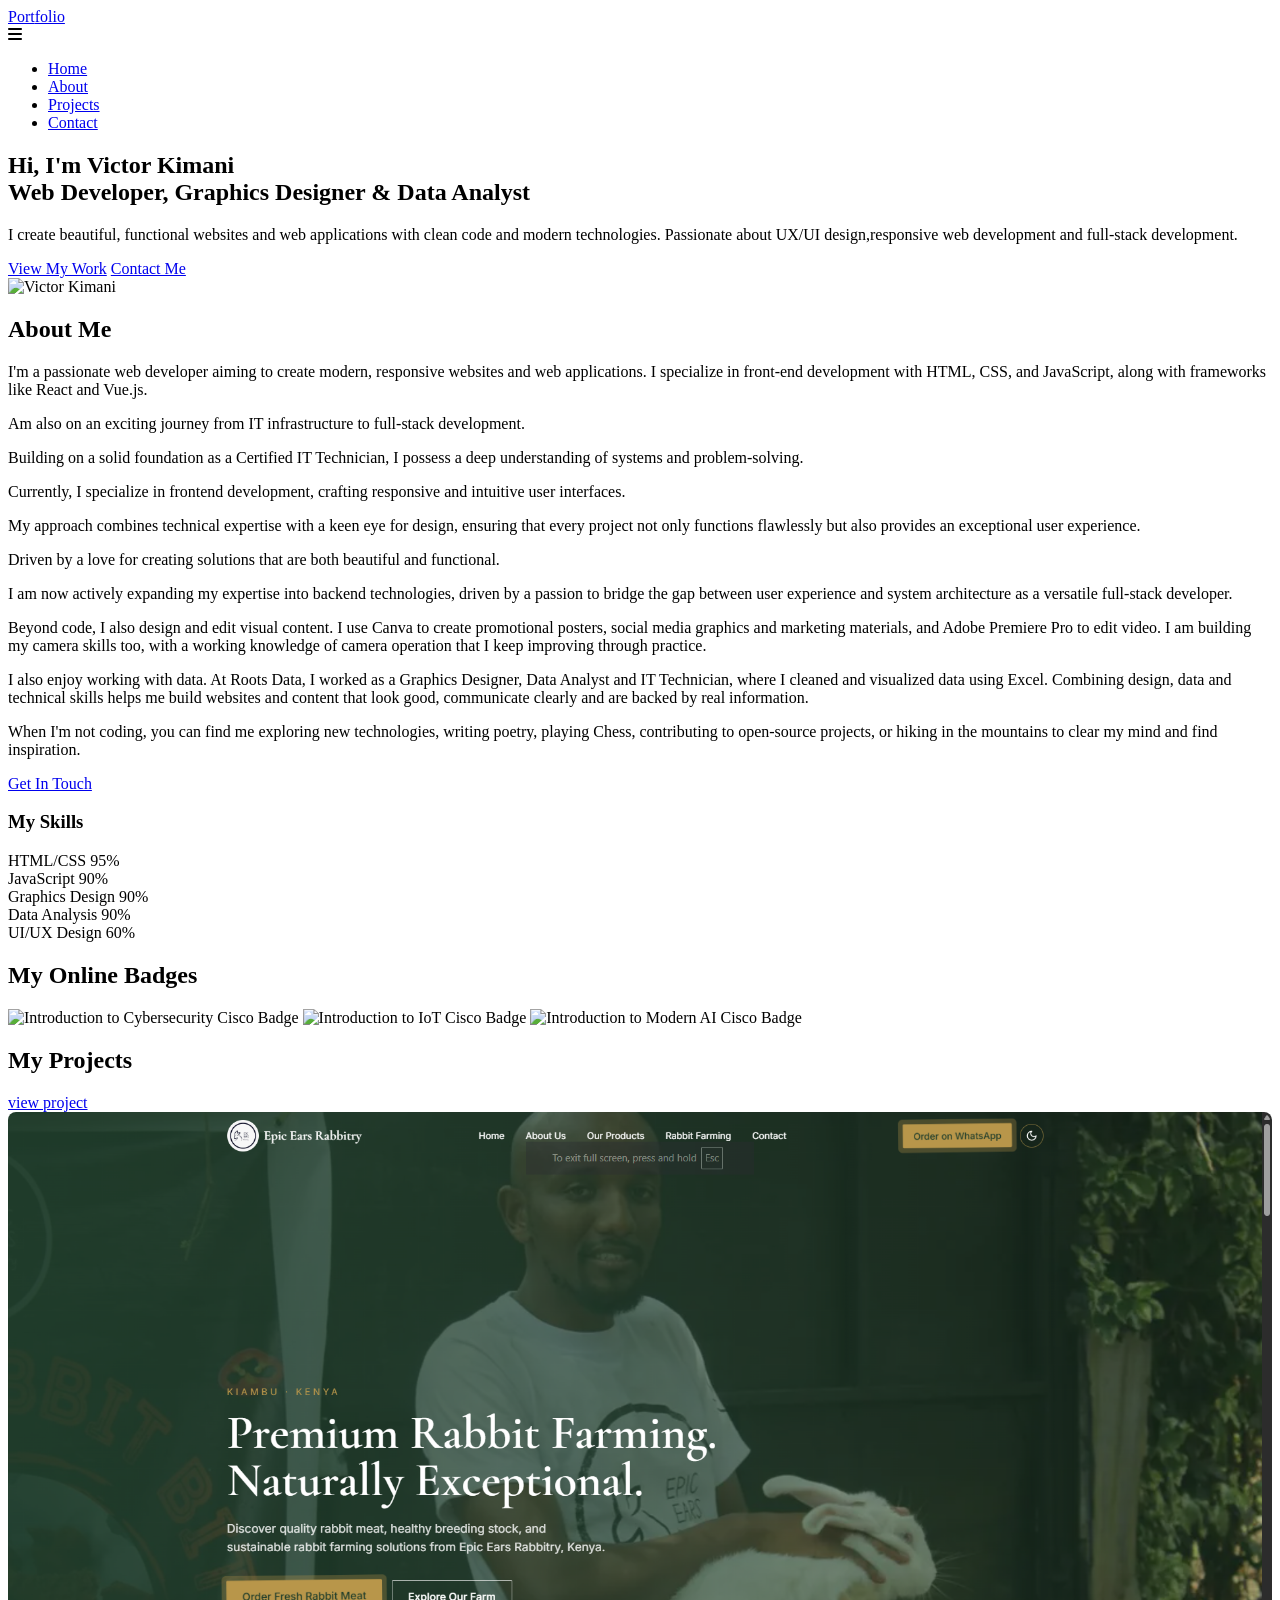
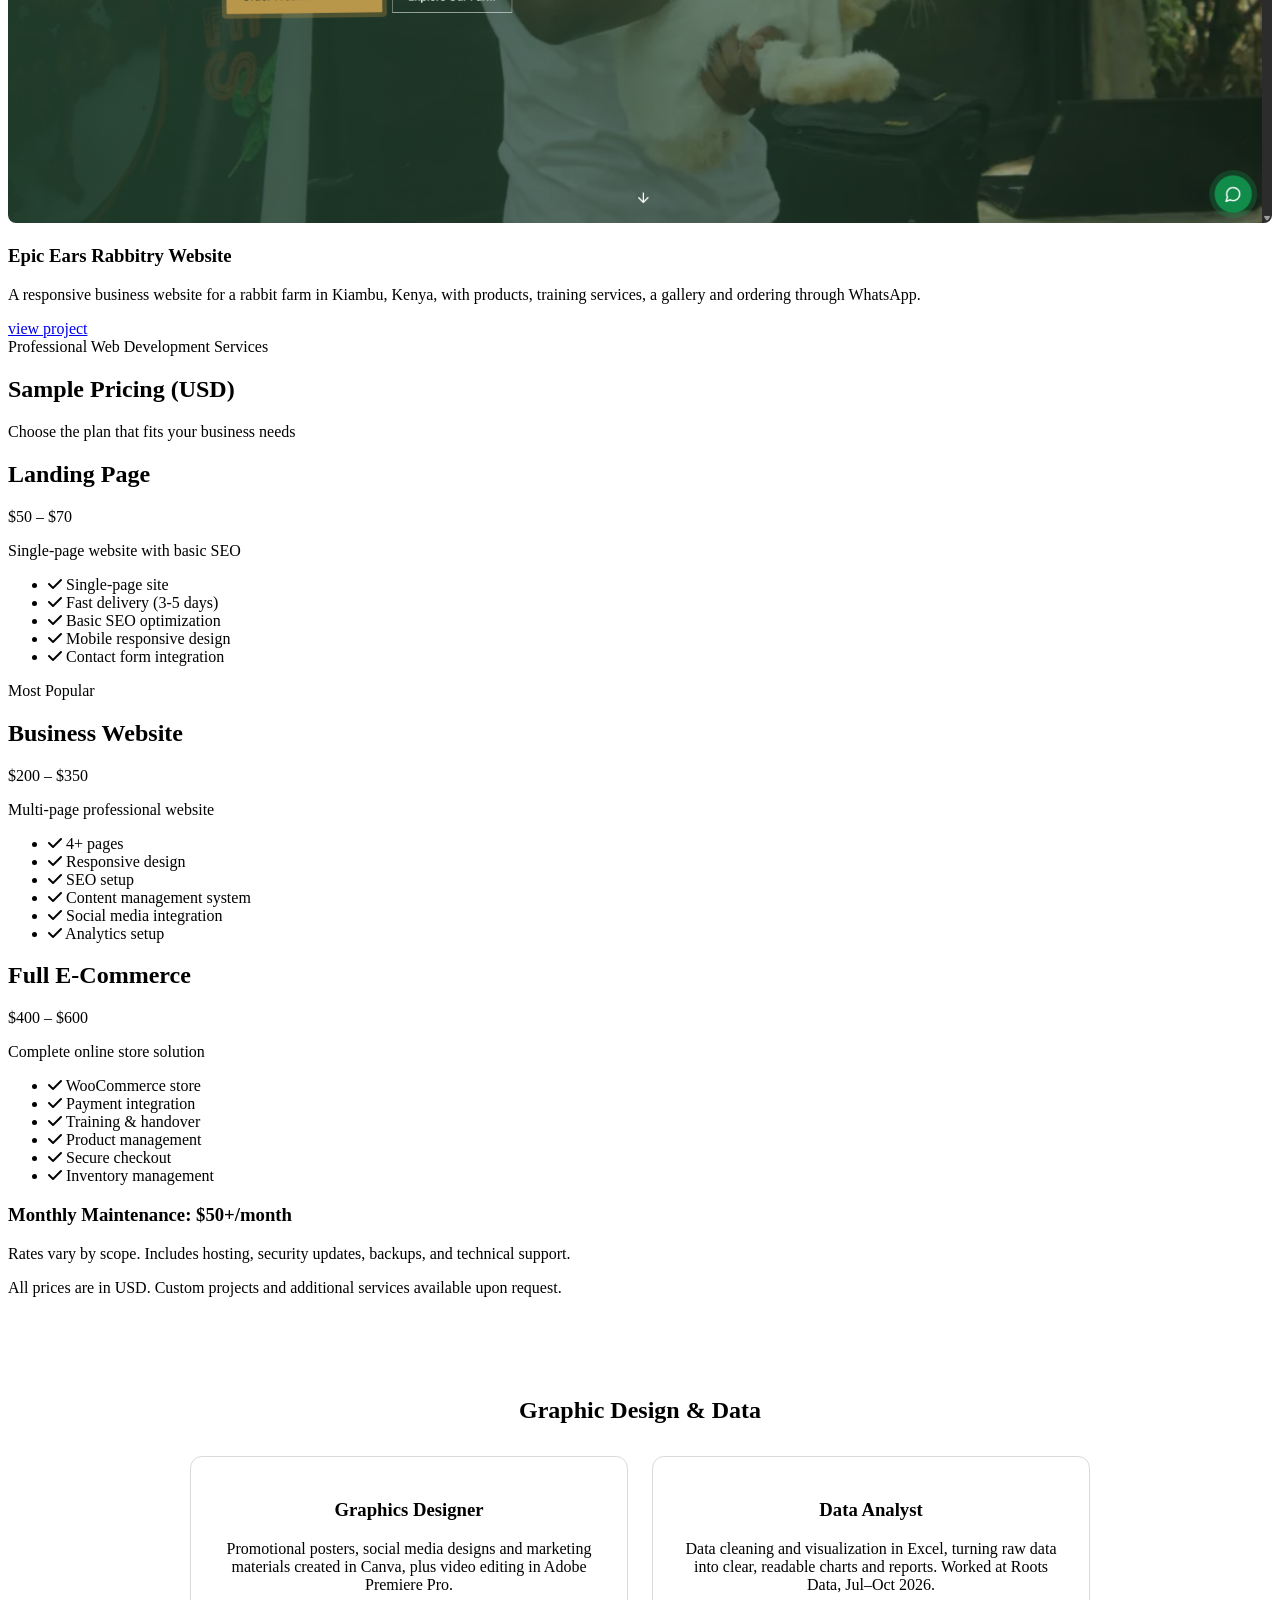
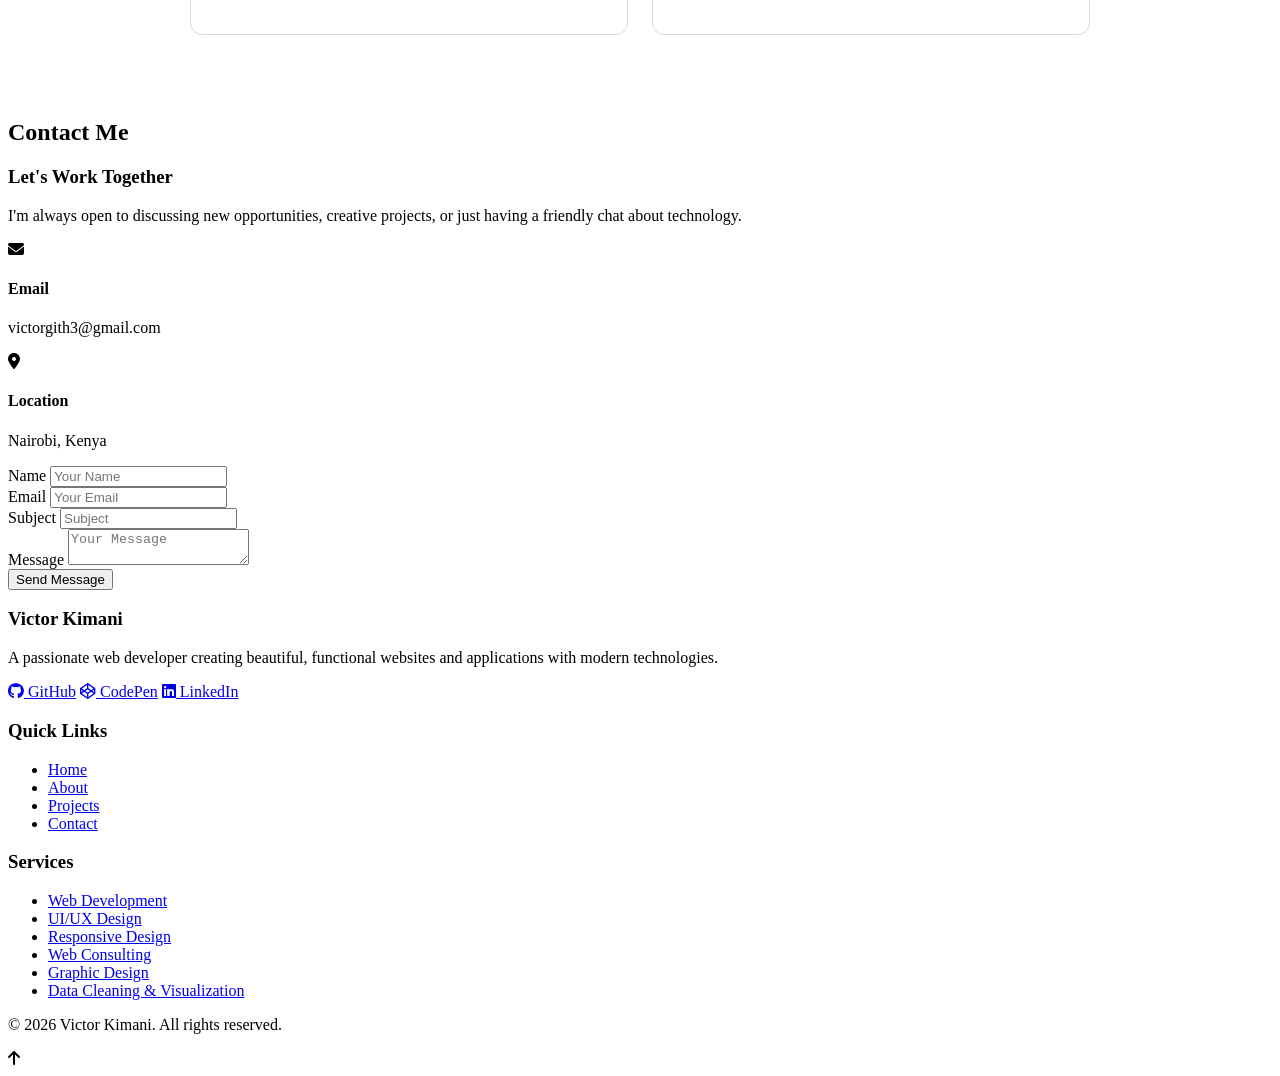
==== index.html @ 462418d7 "Add favicon and Epic Ears project" ====
﻿<!DOCTYPE html>
<html lang="en">
<head>
    <meta charset="UTF-8">
    <meta name="viewport" content="width=device-width, initial-scale=1.0">

    <title>Victor Kimani | Portfolio</title>
    <link rel="stylesheet" href="https://cdnjs.cloudflare.com/ajax/libs/font-awesome/6.4.0/css/all.min.css">
    <link rel="preconnect" href="https://fonts.googleapis.com">
    <link rel="stylesheet" href="style.css">
    <link rel="preconnect" href="https://fonts.gstatic.com" crossorigin>
    <link href="https://fonts.googleapis.com/css2?family=Poppins:wght@300;400;500;600;700&family=Raleway:wght@300;400;500;700&display=swap" rel="stylesheet">
        <link rel="icon" href="favicon/favicon.ico" sizes="any">
    <link rel="icon" type="image/png" sizes="32x32" href="favicon/favicon-32x32.png">
    <link rel="icon" type="image/png" sizes="16x16" href="favicon/favicon-16x16.png">
    <link rel="apple-touch-icon" sizes="180x180" href="favicon/apple-touch-icon.png">
    <link rel="manifest" href="favicon/site.webmanifest">
</head>
<body>
    <!-- Header & Navigation -->
    <header id="header">
        <div class="container">
            <nav>
                <a href="#" class="logo">Port<span>folio</span></a>
                <div class="menu-toggle" id="menu-toggle">
                    <i class="fas fa-bars"></i>
                </div>
                <ul class="nav-links" id="nav-links">
                    <li><a href="#home">Home</a></li>
                    <li><a href="#about">About</a></li>
                    <li><a href="#projects">Projects</a></li>
                    <li><a href="#contact">Contact</a></li>
                </ul>
            </nav>
        </div>
    </header>

    <!-- Hero Section -->
    <section id="home" class="hero">
        <div class="container">
            <div class="hero-content">
                <div class="hero-text">
                    <h1>Hi, I'm <span>Victor Kimani</span><br>Web Developer, Graphics Designer &amp; Data Analyst</h1>
                    <p>I create beautiful, functional websites and web applications with clean code and modern technologies. Passionate about UX/UI design,responsive web development and full-stack development.</p>
                    <div class="cta-buttons">
                        <a href="#projects" class="btn">View My Work</a>
                        <a href="#contact" class="btn btn-outline">Contact Me</a>
                    </div>
                </div>
                <div class="hero-image">
                    <img src="profile photo 1.jpeg" alt="Victor Kimani">
                </div>
            </div>
        </div>
    </section>
 
    <!-- About Section -->
    <section id="about" class="about">
        <div class="container">
            <h2 class="section-title">About Me</h2>
            <div class="about-content">
                <div class="about-text">
                    <p>I'm a passionate web developer aiming to create modern, responsive websites and web applications. I specialize in front-end development with HTML, CSS, and JavaScript, along with frameworks like React and Vue.js.</p>
                    <p>Am also on an exciting journey from IT infrastructure to full-stack development.</p>
                    <P>Building on a solid foundation as a Certified IT Technician, I possess a deep understanding of systems and problem-solving.</P>
                    <P>Currently, I specialize in frontend development, crafting responsive and intuitive user interfaces.</P>
                    <p>My approach combines technical expertise with a keen eye for design, ensuring that every project not only functions flawlessly but also provides an exceptional user experience.</p>
                    <p>Driven by a love for creating solutions that are both beautiful and functional.</p>
                    <P>I am now actively expanding my expertise into backend technologies, driven by a passion to bridge the gap between user experience and system architecture as a versatile full-stack developer.</P>
                    <!-- about-design-data -->
<p>Beyond code, I also design and edit visual content. I use Canva to create promotional posters, social media graphics and marketing materials, and Adobe Premiere Pro to edit video. I am building my camera skills too, with a working knowledge of camera operation that I keep improving through practice.</p>
<p>I also enjoy working with data. At Roots Data, I worked as a Graphics Designer, Data Analyst and IT Technician, where I cleaned and visualized data using Excel. Combining design, data and technical skills helps me build websites and content that look good, communicate clearly and are backed by real information.</p>
<p>When I'm not coding, you can find me exploring new technologies, writing poetry, playing Chess, contributing to open-source projects, or hiking in the mountains to clear my mind and find inspiration.</p>
                    <a href="#contact" class="btn">Get In Touch</a>
                </div>
                <div class="skills">
                    <h3>My Skills</h3>
                    <div class="skill-item">
                        <div class="skill-name">
                            <span>HTML/CSS</span>
                            <span>95%</span>
                        </div>
                        <div class="skill-bar">
                            <div class="skill-level" data-level="95"></div>
                        </div>
                    </div>
                    <div class="skill-item">
                        <div class="skill-name">
                            <span>JavaScript</span>
                            <span>90%</span>
                        </div>
                        <div class="skill-bar">
                            <div class="skill-level" data-level="90"></div>
                        </div>
                    </div>
                    <div class="skill-item">
                        <div class="skill-name">
                            <span>Graphics Design</span>
                            <span>90%</span>
                        </div>
                        <div class="skill-bar">
                            <div class="skill-level" data-level="90"></div>
                        </div>
                    </div>
                    <div class="skill-item">
                        <div class="skill-name">
                            <span>Data Analysis</span>
                            <span>90%</span>
                        </div>
                        <div class="skill-bar">
                            <div class="skill-level" data-level="90"></div>
                        </div>
                    </div>
                    <div class="skill-item">
                        <div class="skill-name">
                            <span>UI/UX Design</span>
                            <span>60%</span>
                        </div>
                        <div class="skill-bar">
                            <div class="skill-level" data-level="60"></div>
                        </div>
                    </div>
                </div>
            </div>
        </div>
    </section>
    <!--Online Badges section-->
    <section id="Badges" class="Badges">
        <div class="container">
            <h2 class="section-title">My Online Badges</h2>
            <div>
             <img src="introduction-to-cybersecurity.png" alt ="Introduction to Cybersecurity Cisco Badge">
             <img src="introduction-to-iot.png" alt ="Introduction to IoT Cisco Badge">
             <img src="introduction-to-modern-ai.png" alt ="Introduction to Modern AI Cisco Badge">
             </div>
        </div>
    </section>
    <!-- Projects Section -->
    <section id="projects" class="projects">
        <div class="container">
            <h2 class="section-title">My Projects</h2>
            <div class="projects-grid">
                <div class="project-card">  
                  <a href ="https://bio-page-chi.vercel.app/" class ="btn btn-outline">view project</a>
            </div>
                <div class="project-card">
                    <img src="epic-ears-screenshot.png" alt="Epic Ears Rabbitry website homepage" style="width:100%;border-radius:8px;">
                    <h3>Epic Ears Rabbitry Website</h3>
                    <p>A responsive business website for a rabbit farm in Kiambu, Kenya, with products, training services, a gallery and ordering through WhatsApp.</p>
                    <a href="https://epic-ears-rabbitry-three.vercel.app/" target="_blank" rel="noopener" class="btn btn-outline">view project</a>
                </div>
        </div>
        </div>
    </section>
    <!--Prices Section-->
    <section id="prices" class="prices">
        <div class="container">
            <div class="tagline">Professional Web Development Services</div>
            <h1 class="pricing-section-title">Sample Pricing (USD)</h1>
            <p class="pricing-section-subtitle">Choose the plan that fits your business needs</p>
        </div>
        
        <div class="pricing-container">
            <!-- Landing Page Card -->
            <div class="pricing-card">
                <h2 class="plan-title">Landing Page</h2>
                <div class="price-range">$50 – $70</div>
                <p class="price-note">Single-page website with basic SEO</p>
                <ul class="features">
                    <li><i class="fas fa-check"></i> Single-page site</li>
                    <li><i class="fas fa-check"></i> Fast delivery (3-5 days)</li>
                    <li><i class="fas fa-check"></i> Basic SEO optimization</li>
                    <li><i class="fas fa-check"></i> Mobile responsive design</li>
                    <li><i class="fas fa-check"></i> Contact form integration</li>
                </ul>
            </div>
            
            <!-- Business Website Card -->
            <div class="pricing-card featured">
                <div class="featured-badge">Most Popular</div>
                <h2 class="plan-title">Business Website</h2>
                <div class="price-range">$200 – $350</div>
                <p class="price-note">Multi-page professional website</p>
                <ul class="features">
                    <li><i class="fas fa-check"></i> 4+ pages</li>
                    <li><i class="fas fa-check"></i> Responsive design</li>
                    <li><i class="fas fa-check"></i> SEO setup</li>
                    <li><i class="fas fa-check"></i> Content management system</li>
                    <li><i class="fas fa-check"></i> Social media integration</li>
                    <li><i class="fas fa-check"></i> Analytics setup</li>
                </ul>
            </div>
            
            <!-- Full E-Commerce Card -->
            <div class="pricing-card">
                <h2 class="plan-title">Full E-Commerce</h2>
                <div class="price-range">$400 – $600</div>
                <p class="price-note">Complete online store solution</p>
                <ul class="features">
                    <li><i class="fas fa-check"></i> WooCommerce store</li>
                    <li><i class="fas fa-check"></i> Payment integration</li>
                    <li><i class="fas fa-check"></i> Training & handover</li>
                    <li><i class="fas fa-check"></i> Product management</li>
                    <li><i class="fas fa-check"></i> Secure checkout</li>
                    <li><i class="fas fa-check"></i> Inventory management</li>
                </ul>
            </div>
        </div>
        
        <div class="maintenance-note">
            <h3 class="maintenance-title">Monthly Maintenance: $50+/month</h3>
            <p class="maintenance-text">Rates vary by scope. Includes hosting, security updates, backups, and technical support.</p>
        </div>
        <div>
        <p class="footer-note">All prices are in USD. Custom projects and additional services available upon request.</p>
        </div>
    </section>

    <!-- Contact Section -->
    <section id="design-data" class="design-data">
  <div class="container">
    <h2>Graphic Design &amp; Data</h2>
    <div class="dd-grid">
      <div class="dd-card">
        <h3>Graphics Designer</h3>
        <p>Promotional posters, social media designs and marketing materials created in Canva, plus video editing in Adobe Premiere Pro.</p>
      </div>
      <div class="dd-card">
        <h3>Data Analyst</h3>
        <p>Data cleaning and visualization in Excel, turning raw data into clear, readable charts and reports. Worked at Roots Data, Jul&ndash;Oct 2026.</p>
      </div>
    </div>
  </div>
</section>
<style>
  .design-data { padding: 4rem 1rem; text-align: center; }
  .design-data .dd-grid { display: grid; gap: 1.5rem; grid-template-columns: repeat(auto-fit, minmax(260px, 1fr)); max-width: 900px; margin: 2rem auto 0; }
  .design-data .dd-card { padding: 1.5rem; border: 1px solid rgba(128,128,128,.3); border-radius: 12px; }
</style>
<section id="contact" class="contact">
        <div class="container">
            <h2 class="section-title">Contact Me</h2>
            <div class="contact-content">
                <div class="contact-info">
                    <h3>Let's Work Together</h3>
                    <p>I'm always open to discussing new opportunities, creative projects, or just having a friendly chat about technology.</p>
                    <div class="contact-item">
                        <div class="contact-icon">
                            <i class="fas fa-envelope"></i>
                        </div>
                        <div>
                            <h4>Email</h4>
                            <p>victorgith3@gmail.com</p>
                        </div>
                    </div>
                    <div class="contact-item">
                        <div class="contact-icon">
                            <i class="fas fa-map-marker-alt"></i>
                        </div>
                        <div>
                            <h4>Location</h4>
                            <p>Nairobi, Kenya</p>
                        </div>
                    </div>
                </div>
                <div class="contact-form">
                    <form id="contactForm">
                        <div class="form-group">
                            <label for="name">Name</label>
                            <input type="text" id="name" class="form-control" autocomplete= "on" placeholder="Your Name" required>
                        </div>
                        <div class="form-group">
                            <label for="email">Email</label>
                            <input type="email" id="email" class="form-control" autocomplete= "on" placeholder="Your Email" required>
                        </div>
                        <div class="form-group">
                            <label for="subject">Subject</label>
                            <input type="text" id="subject" class="form-control" placeholder="Subject" required>
                        </div>
                        <div class="form-group">
                            <label for="message">Message</label>
                            <textarea id="message" class="form-control" placeholder="Your Message" required></textarea>
                        </div>
                        <button type="submit" class="btn">Send Message</button>
                    </form>
                </div>
            </div>
        </div>
    </section>

    <!-- Footer -->
    <footer>
        <div class="container">
            <div class="footer-content">
                <div class="footer-col">
                    <h3>Victor Kimani</h3>
                    <p>A passionate web developer creating beautiful, functional websites and applications with modern technologies.</p>
                    <div class="social-links">
                    <a href="https://github.com/victorgith3-cyber"><i class="fab fa-github"></i> GitHub</a>
                    <a href="https://codepen.io/Victor-Gith"><i class="fab fa-codepen"></i> CodePen</a>
                    <a href="https://www.linkedin.com/in/victor-githinji-569a55322/"><i class="fab fa-linkedin"></i> LinkedIn</a>
                    </div>
                </div>
                <div class="footer-col">
                    <h3>Quick Links</h3>
                    <ul class="footer-links">
                        <li><a href="#home">Home</a></li>
                        <li><a href="#about">About</a></li>
                        <li><a href="#projects">Projects</a></li>
                        <li><a href="#contact">Contact</a></li>
                    </ul>
                </div>
                <div class="footer-col">
                    <h3>Services</h3>
                    <ul class="footer-links">
                        <li><a href="#">Web Development</a></li>
                        <li><a href="#">UI/UX Design</a></li>
                        <li><a href="#">Responsive Design</a></li>
                        <li><a href="#">Web Consulting</a></li><li><a href="#">Graphic Design</a></li><li><a href="#">Data Cleaning &amp; Visualization</a></li>
                    </ul>
                </div>
            </div>
            <div class="copyright">
                <p>&copy; 2026 Victor Kimani. All rights reserved.</p>
            </div>
        </div>
    </footer>

    <!-- Scroll to Top Button -->
    <div class="scroll-top" id="scroll-top">
        <i class="fas fa-arrow-up"></i>
    </div>  
    <script>
                // Mobile menu toggle
        const menuToggle = document.getElementById('menu-toggle');
        const navLinks = document.getElementById('nav-links');
        
        menuToggle.addEventListener('click', () => {
            navLinks.classList.toggle('active');
            menuToggle.querySelector('i').classList.toggle('fa-bars');
            menuToggle.querySelector('i').classList.toggle('fa-times');
        });
        
        // Close mobile menu when clicking a link
        document.querySelectorAll('.nav-links a').forEach(link => {
            link.addEventListener('click', () => {
                navLinks.classList.remove('active');
                menuToggle.querySelector('i').classList.add('fa-bars');
                menuToggle.querySelector('i').classList.remove('fa-times');
            });
        });
        
        // Smooth scrolling for anchor links
        document.querySelectorAll('a[href^="#"]').forEach(anchor => {
            anchor.addEventListener('click', function(e) {
                e.preventDefault();
                
                const targetId = this.getAttribute('href');
                if(targetId === '#') return;
                
                const targetElement = document.querySelector(targetId);
                if(targetElement) {
                    window.scrollTo({
                        top: targetElement.offsetTop - 70,
                        behavior: 'smooth'
                    });
                }
            });
        });
        
        // Header scroll effect
        const header = document.getElementById('header');
        window.addEventListener('scroll', () => {
            if(window.scrollY > 100) {
                header.style.padding = '0';
                header.style.boxShadow = '0 5px 20px rgba(0, 0, 0, 0.1)';
            } else {
                header.style.padding = '';
                header.style.boxShadow = '';
            }
        });
        
        // Scroll to top button
        const scrollTopBtn = document.getElementById('scroll-top');
        window.addEventListener('scroll', () => {
            if(window.scrollY > 300) {
                scrollTopBtn.classList.add('active');
            } else {
                scrollTopBtn.classList.remove('active');
            }
        });
        
        scrollTopBtn.addEventListener('click', () => {
            window.scrollTo({
                top: 0,
                behavior: 'smooth'
            });
        });
        
        // Animate skill bars on scroll
        const skillBars = document.querySelectorAll('.skill-level');
        
        function animateSkillBars() {
            skillBars.forEach(bar => {
                const level = bar.getAttribute('data-level');
                const barPosition = bar.getBoundingClientRect().top;
                const screenPosition = window.innerHeight / 1.3;
                
                if(barPosition < screenPosition) {
                    bar.style.width = level + '%';
                }
            });
        }
        
        // Initialize skill bars at 0%
        skillBars.forEach(bar => {
            bar.style.width = '0%';
        });
        
        window.addEventListener('scroll', animateSkillBars);
        
        // Form submission
        const contactForm = document.getElementById('contactForm');
        contactForm.addEventListener('submit', function(e) {
            e.preventDefault();
            
            // Get form values
            const name = document.getElementById('name').value;
            const email = document.getElementById('email').value;
            const subject = document.getElementById('subject').value;
            const message = document.getElementById('message').value;
            
            // In a real application, you would send this data to a server
            // For this example, we'll just show an alert
            alert(`Thank you for your message, ${name}! I'll get back to you soon.`);
            
            // Reset form
            contactForm.reset();
        });
        
        // Initialize animations on page load
        window.addEventListener('load', () => {
            // Trigger skill bar animation if they're already in view
            animateSkillBars();
        });
    </script> 
<!-- premium-menu -->
<button class="pm-toggle" aria-label="Open menu" aria-expanded="false"><span></span><span></span></button>
<div class="pm-overlay" aria-hidden="true">
  <nav class="pm-nav">
    <a href="#home"><small>01</small>Home</a>
    <a href="#about"><small>02</small>About</a>
    <a href="#projects"><small>03</small>Projects</a>
    <a href="#design-data"><small>04</small>Design &amp; Data</a>
    <a href="#contact"><small>05</small>Contact</a>
  </nav>
  <p class="pm-foot">victorgith3@gmail.com &middot; Nairobi, Kenya</p>
</div>
<style>
  .pm-toggle, .pm-overlay { display: none; }
  @media (max-width: 768px) {
    .hamburger, .menu-toggle, .nav-toggle, .burger, .menu-btn, .mobile-menu-btn, #hamburger, #menu-toggle { display: none !important; }
    .pm-toggle { display: block; position: fixed; top: 14px; right: 14px; z-index: 10001; width: 48px; height: 48px; border-radius: 50%;
      border: 1px solid rgba(255,255,255,.25); background: rgba(20,20,28,.55); backdrop-filter: blur(10px); -webkit-backdrop-filter: blur(10px); cursor: pointer; }
    .pm-toggle span { position: absolute; left: 14px; right: 14px; height: 2px; background: #fff; border-radius: 2px; transition: transform .4s cubic-bezier(.7,0,.2,1), top .4s cubic-bezier(.7,0,.2,1); }
    .pm-toggle span:nth-child(1) { top: 19px; }
    .pm-toggle span:nth-child(2) { top: 27px; }
    .pm-toggle.pm-open span:nth-child(1) { top: 23px; transform: rotate(45deg); }
    .pm-toggle.pm-open span:nth-child(2) { top: 23px; transform: rotate(-45deg); }
    .pm-overlay { display: flex; flex-direction: column; justify-content: center; position: fixed; inset: 0; z-index: 10000; padding: 2rem 2.2rem;
      background: rgba(10,10,16,.94); backdrop-filter: blur(18px); -webkit-backdrop-filter: blur(18px);
      opacity: 0; visibility: hidden; transition: opacity .45s ease, visibility .45s; }
    .pm-overlay.pm-open { opacity: 1; visibility: visible; }
    .pm-nav { display: flex; flex-direction: column; gap: .4rem; }
    .pm-nav a { color: #fff; text-decoration: none; font-size: clamp(2rem, 9vw, 3rem); font-weight: 600; letter-spacing: -.02em; padding: .3rem 0;
      opacity: 0; transform: translateY(30px); transition: opacity .5s ease, transform .6s cubic-bezier(.2,.8,.2,1), color .2s; }
    .pm-nav a small { display: inline-block; width: 2.2rem; font-size: .8rem; font-weight: 400; letter-spacing: .1em; color: rgba(255,255,255,.45); vertical-align: middle; }
    .pm-nav a:active { color: #7aa2ff; }
    .pm-overlay.pm-open .pm-nav a { opacity: 1; transform: none; }
    .pm-overlay.pm-open .pm-nav a:nth-child(1) { transition-delay: .10s; }
    .pm-overlay.pm-open .pm-nav a:nth-child(2) { transition-delay: .16s; }
    .pm-overlay.pm-open .pm-nav a:nth-child(3) { transition-delay: .22s; }
    .pm-overlay.pm-open .pm-nav a:nth-child(4) { transition-delay: .28s; }
    .pm-overlay.pm-open .pm-nav a:nth-child(5) { transition-delay: .34s; }
    .pm-foot { position: absolute; left: 2.2rem; bottom: 2rem; margin: 0; font-size: .85rem; color: rgba(255,255,255,.5); }
    body.pm-lock { overflow: hidden; }
  }
</style>
<script>
(function () {
  var t = document.querySelector('.pm-toggle'), o = document.querySelector('.pm-overlay');
  if (!t || !o) return;
  function setOpen(open) {
    t.classList.toggle('pm-open', open); o.classList.toggle('pm-open', open);
    document.body.classList.toggle('pm-lock', open);
    t.setAttribute('aria-expanded', open ? 'true' : 'false');
    t.setAttribute('aria-label', open ? 'Close menu' : 'Open menu');
    o.setAttribute('aria-hidden', open ? 'false' : 'true');
  }
  t.addEventListener('click', function () { setOpen(!o.classList.contains('pm-open')); });
  o.querySelectorAll('a').forEach(function (a) { a.addEventListener('click', function () { setOpen(false); }); });
  document.addEventListener('keydown', function (e) { if (e.key === 'Escape') setOpen(false); });
  window.addEventListener('resize', function () { if (window.innerWidth > 768) setOpen(false); });
})();
</script>
<!-- formspree-contact -->
<script>
(function () {
  var ENDPOINT = 'https://formspree.io/f/mdeebdpj';
  window.addEventListener('load', function () {
    var old = document.querySelector('#contact form') || document.querySelector('form');
    if (!old) return;
    var form = old.cloneNode(true);
    form.removeAttribute('onsubmit');
    form.setAttribute('action', ENDPOINT);
    form.setAttribute('method', 'POST');
    old.parentNode.replaceChild(form, old);

    var order = 0;
    form.querySelectorAll('input, textarea, select').forEach(function (el) {
      var type = (el.getAttribute('type') || 'text').toLowerCase();
      if (type === 'submit' || type === 'button') return;
      var hint = ((el.id || '') + ' ' + (el.name || '') + ' ' + (el.placeholder || '')).toLowerCase();
      if (el.tagName === 'TEXTAREA' || hint.indexOf('message') > -1) el.name = 'message';
      else if (type === 'email' || hint.indexOf('email') > -1) el.name = 'email';
      else if (hint.indexOf('subject') > -1) el.name = 'subject';
      else if (hint.indexOf('name') > -1) el.name = 'name';
      else el.name = 'field' + order;
      order++;
    });

    var status = document.createElement('p');
    status.setAttribute('role', 'status');
    status.style.marginTop = '1rem';
    form.appendChild(status);

    var btn = form.querySelector('button[type=submit], input[type=submit], button:not([type])');
    function setBtn(text, disabled) {
      if (!btn) return;
      btn.disabled = disabled;
      if (btn.tagName === 'INPUT') btn.value = text; else btn.textContent = text;
    }
    var original = btn ? (btn.tagName === 'INPUT' ? btn.value : btn.textContent) : '';

    form.addEventListener('submit', function (e) {
      e.preventDefault();
      status.textContent = '';
      setBtn('Sending...', true);
      fetch(ENDPOINT, { method: 'POST', body: new FormData(form), headers: { 'Accept': 'application/json' } })
        .then(function (r) {
          if (!r.ok) throw new Error('failed');
          form.reset();
          status.textContent = 'Thanks! Your message has been sent.';
          status.style.color = '#2e9e5b';
        })
        .catch(function () {
          status.textContent = 'Something went wrong. Please try again or email victorgith3@gmail.com.';
          status.style.color = '#d64545';
        })
        .then(function () { setBtn(original, false); });
    });
  });
})();
</script>
</body>
</html>
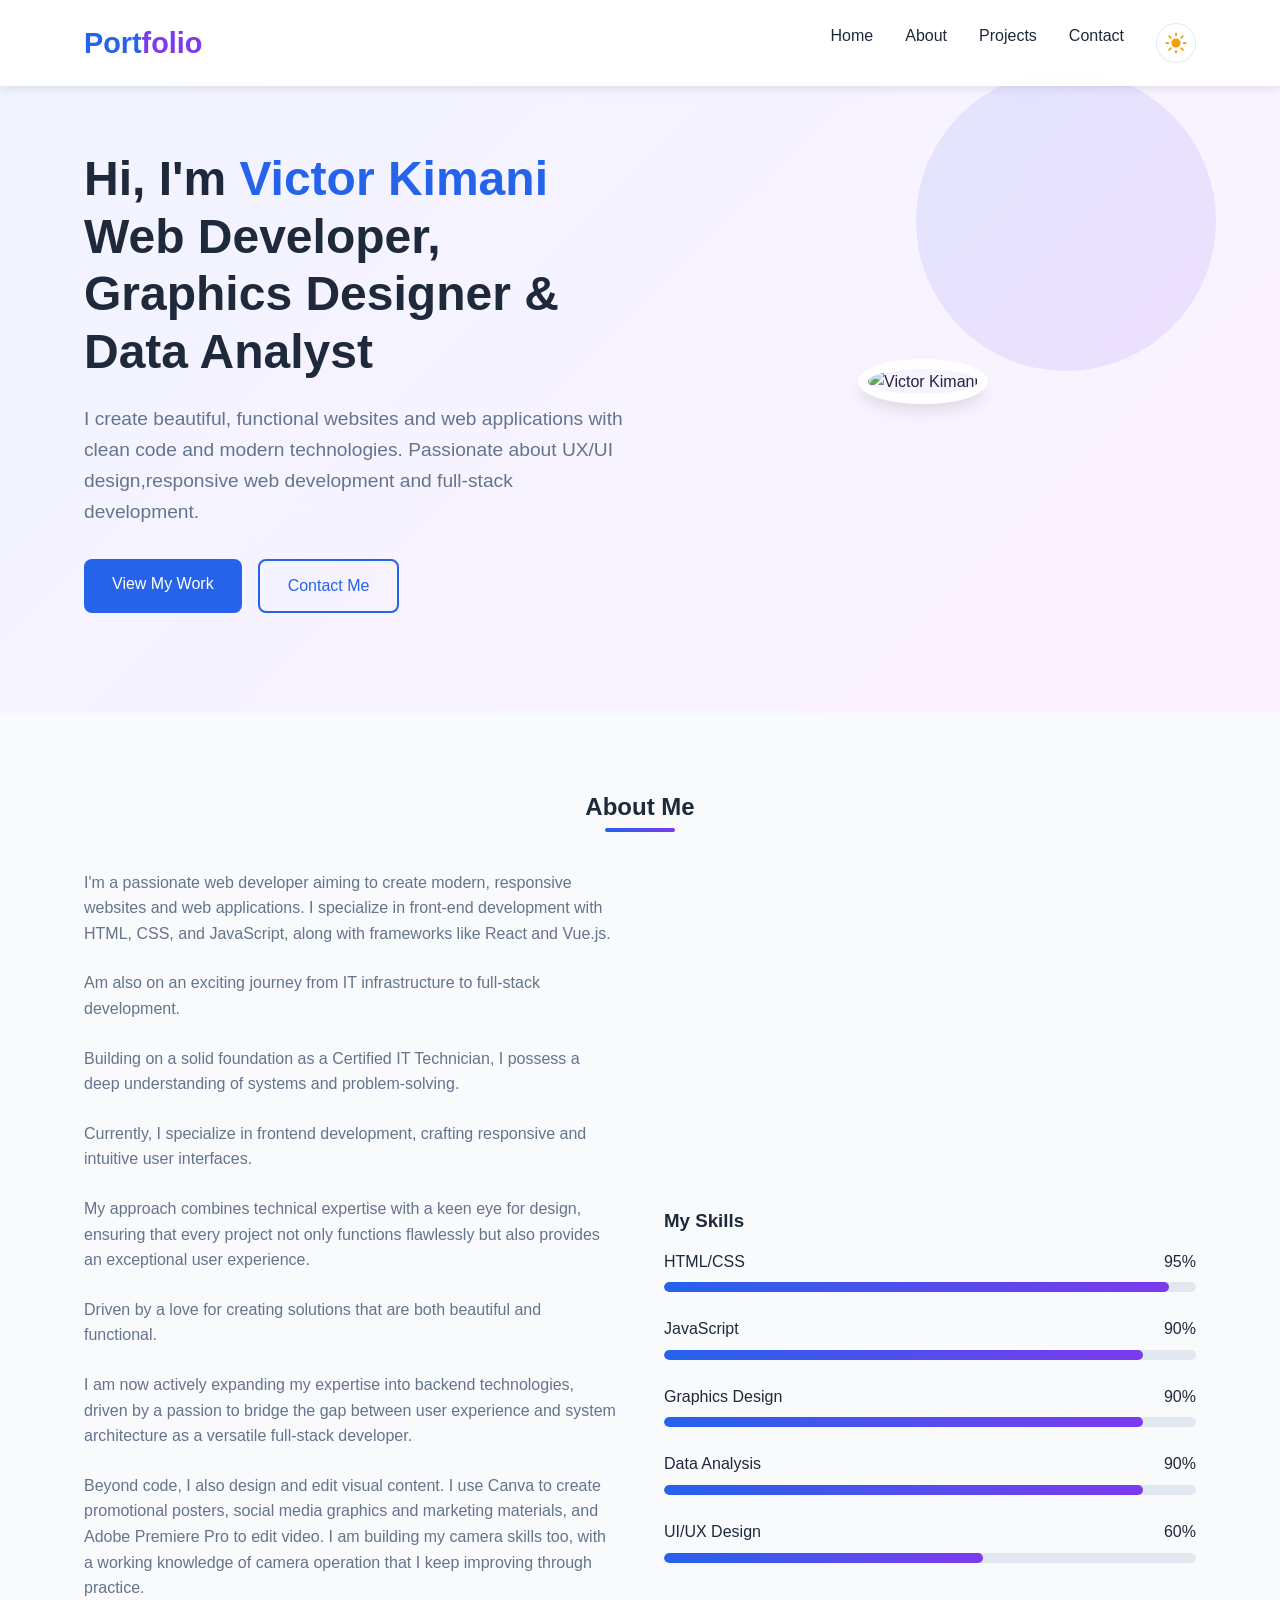
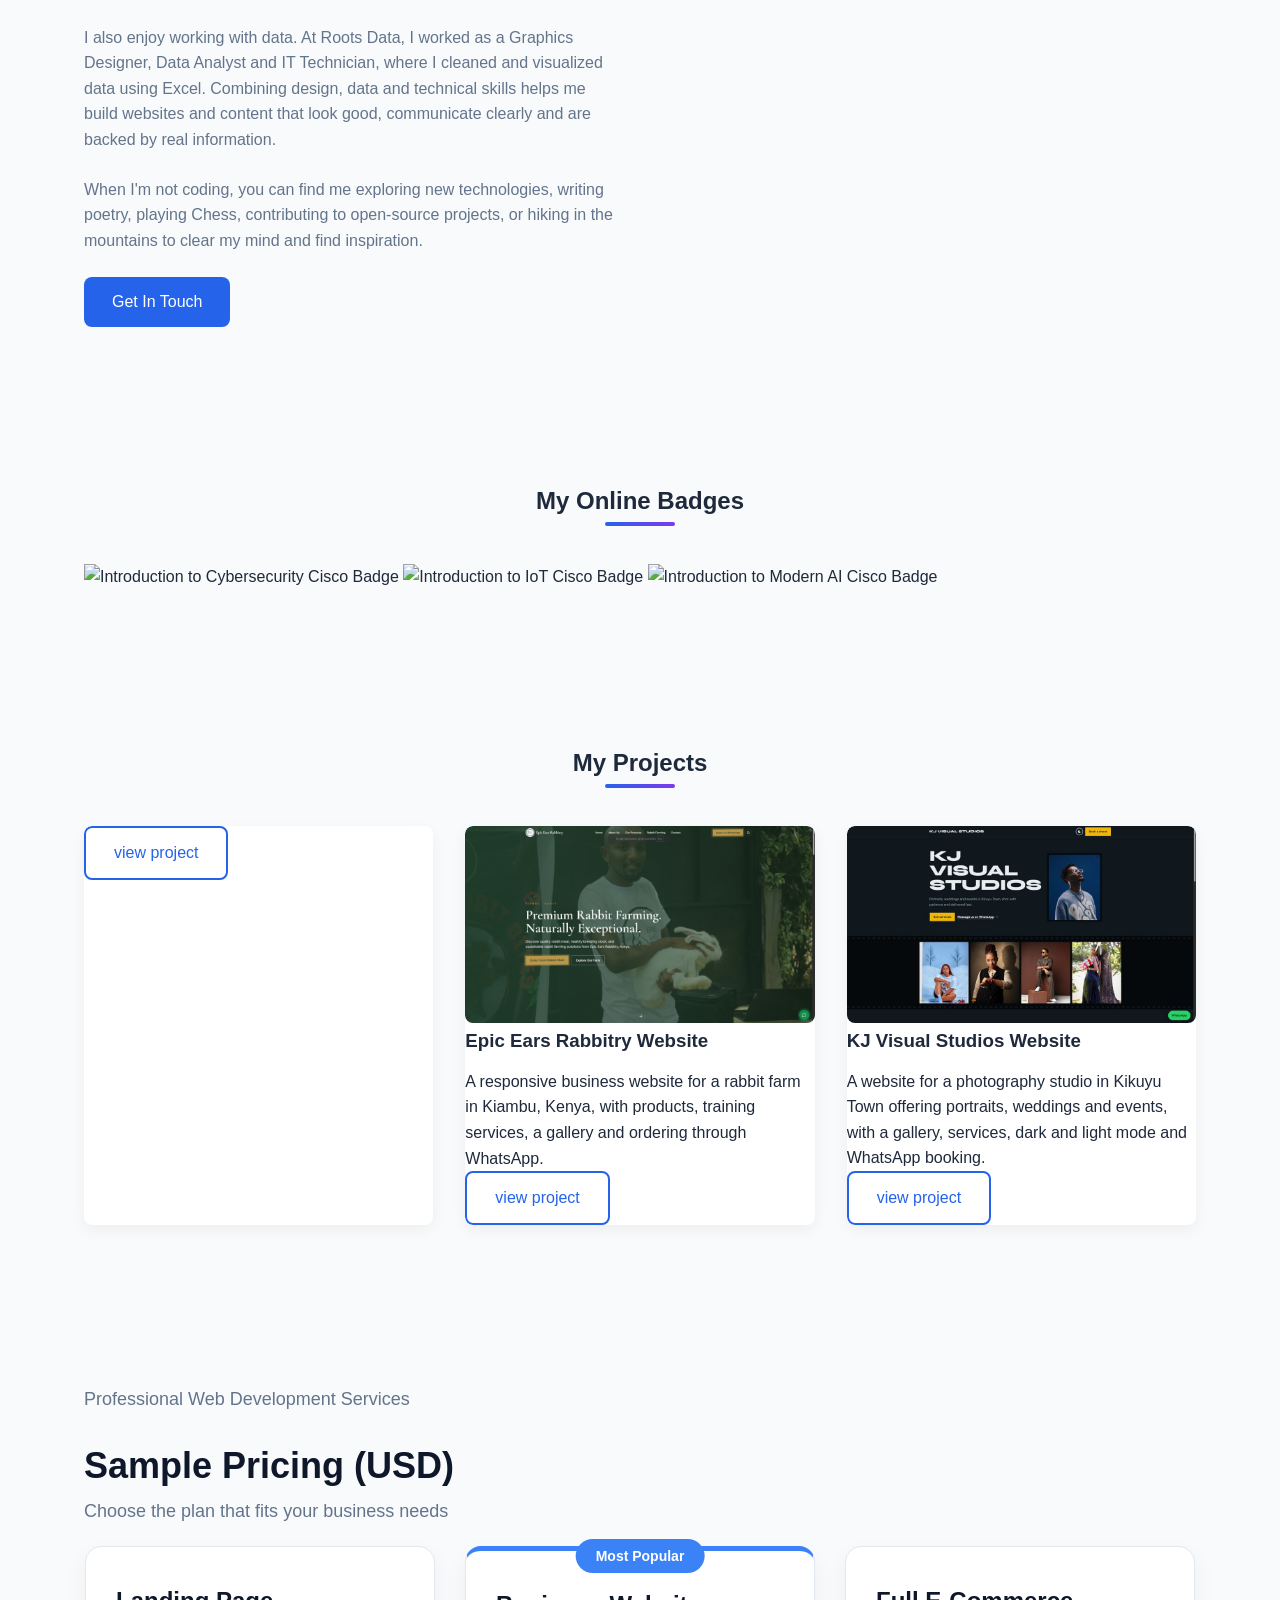
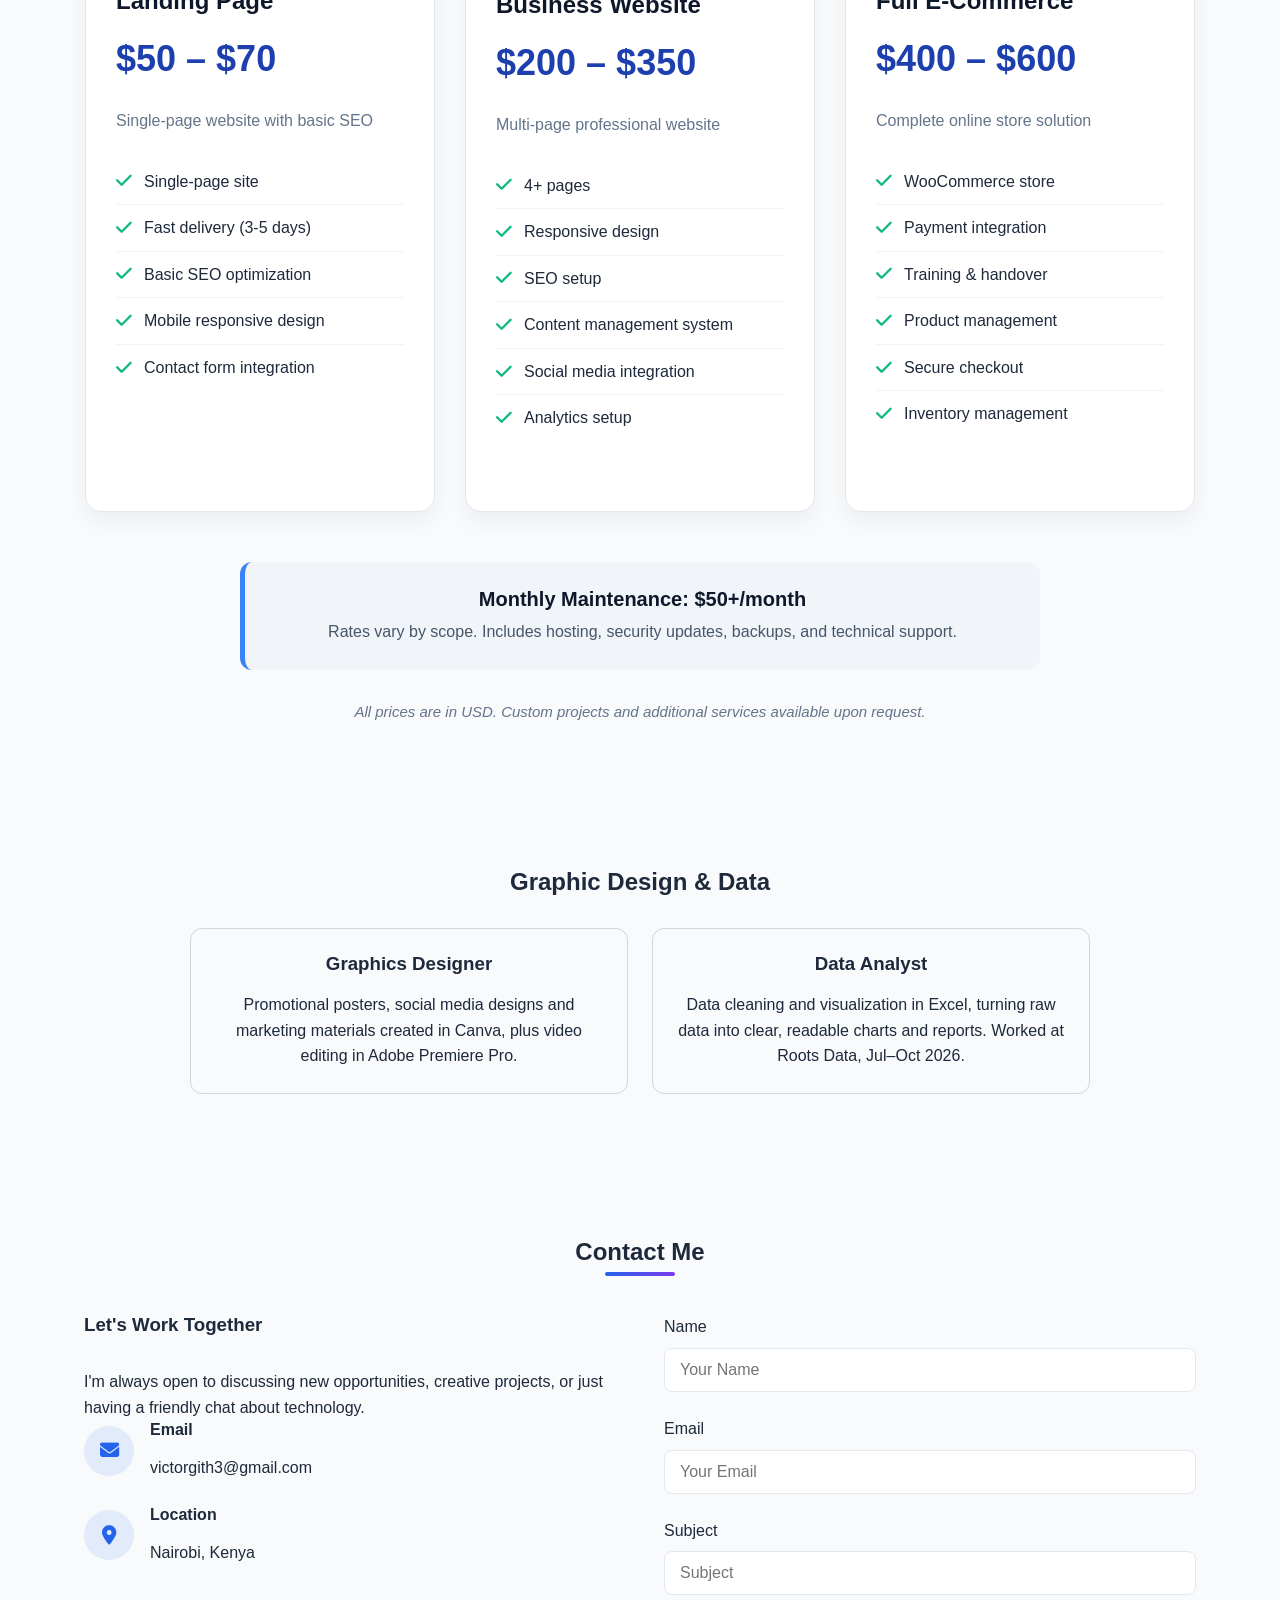
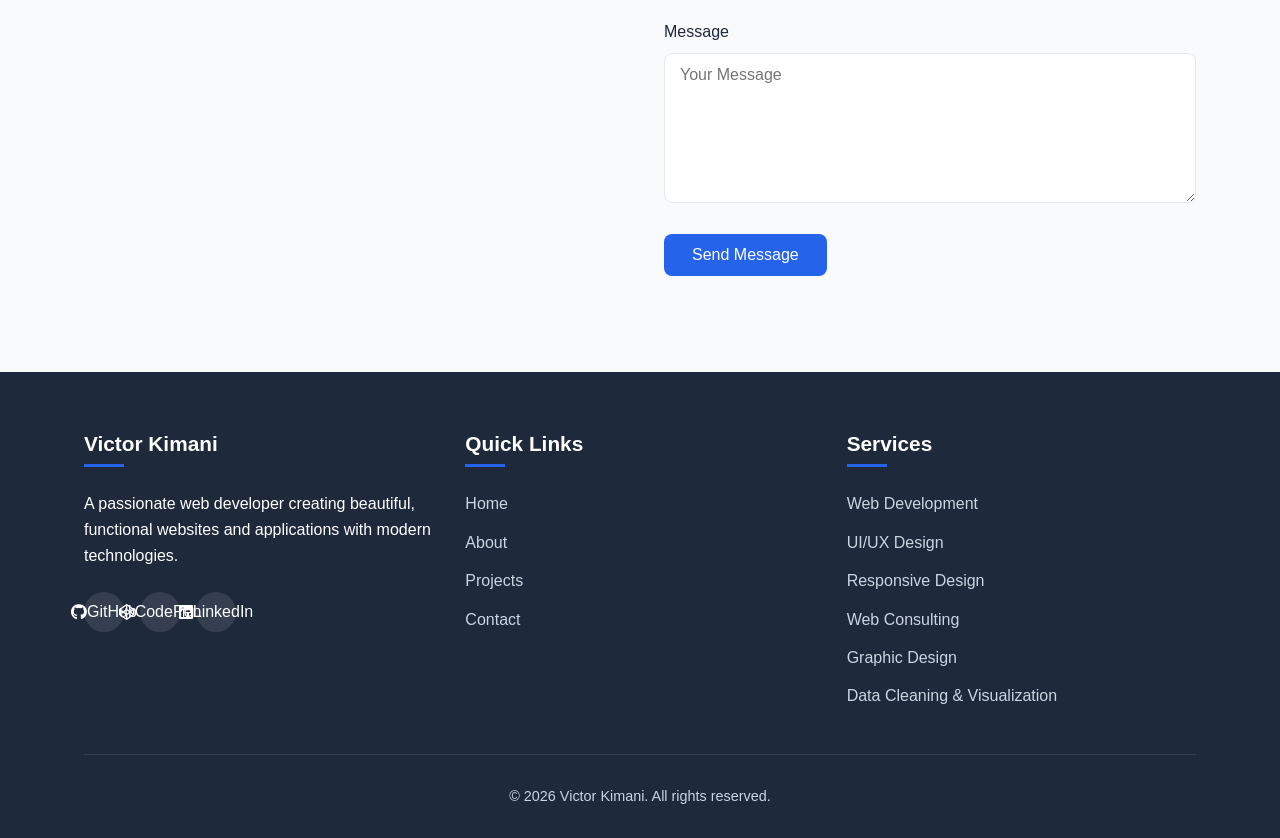
==== commit 9cbb0a3f: "Add KJ Visual Studios project" ====
--- a/index.html
+++ b/index.html
@@ -10,11 +10,12 @@
     <link rel="stylesheet" href="style.css">
     <link rel="preconnect" href="https://fonts.gstatic.com" crossorigin>
     <link href="https://fonts.googleapis.com/css2?family=Poppins:wght@300;400;500;600;700&family=Raleway:wght@300;400;500;700&display=swap" rel="stylesheet">
-        <link rel="icon" href="favicon/favicon.ico" sizes="any">
-    <link rel="icon" type="image/png" sizes="32x32" href="favicon/favicon-32x32.png">
-    <link rel="icon" type="image/png" sizes="16x16" href="favicon/favicon-16x16.png">
-    <link rel="apple-touch-icon" sizes="180x180" href="favicon/apple-touch-icon.png">
-    <link rel="manifest" href="favicon/site.webmanifest">
+        <link rel="icon" href="favicon/favicon.ico?v=2" sizes="any">
+    <link rel="icon" type="image/png" sizes="32x32" href="favicon/favicon-32x32.png?v=2">
+    <link rel="icon" type="image/png" sizes="16x16" href="favicon/favicon-16x16.png?v=2">
+    <link rel="apple-touch-icon" sizes="180x180" href="favicon/apple-touch-icon.png?v=2">
+    <link rel="manifest" href="favicon/site.webmanifest?v=2">
+    <script>(function(){try{var t=localStorage.getItem('theme');if(!t){t=window.matchMedia('(prefers-color-scheme: dark)').matches?'dark':'light';}document.documentElement.setAttribute('data-theme',t);}catch(e){document.documentElement.setAttribute('data-theme','light');}})();</script>
 </head>
 <body>
     <!-- Header & Navigation -->
@@ -30,6 +31,7 @@
                     <li><a href="#about">About</a></li>
                     <li><a href="#projects">Projects</a></li>
                     <li><a href="#contact">Contact</a></li>
+                    <li class="theme-li"><button type="button" class="theme-toggle" id="theme-toggle" aria-label="Switch to dark mode" aria-pressed="false" title="Toggle dark / light mode"><svg viewBox="0 0 24 24" width="22" height="22" aria-hidden="true"><mask id="theme-moon-mask"><rect x="0" y="0" width="24" height="24" fill="white"/><circle class="tt-cut" cx="24" cy="0" r="6" fill="black"/></mask><circle class="tt-core" cx="12" cy="12" r="5" fill="currentColor" mask="url(#theme-moon-mask)"/><g class="tt-rays" stroke="currentColor" stroke-width="2" stroke-linecap="round"><line x1="12" y1="3.5" x2="12" y2="1.5"/><line x1="12" y1="20.5" x2="12" y2="22.5"/><line x1="3.5" y1="12" x2="1.5" y2="12"/><line x1="20.5" y1="12" x2="22.5" y2="12"/><line x1="17.66" y1="6.34" x2="19.42" y2="4.58"/><line x1="6.34" y1="6.34" x2="4.58" y2="4.58"/><line x1="17.66" y1="17.66" x2="19.42" y2="19.42"/><line x1="6.34" y1="17.66" x2="4.58" y2="19.42"/></g></svg></button></li>
                 </ul>
             </nav>
         </div>
@@ -148,6 +150,12 @@
                     <h3>Epic Ears Rabbitry Website</h3>
                     <p>A responsive business website for a rabbit farm in Kiambu, Kenya, with products, training services, a gallery and ordering through WhatsApp.</p>
                     <a href="https://epic-ears-rabbitry-three.vercel.app/" target="_blank" rel="noopener" class="btn btn-outline">view project</a>
+                </div>
+                <div class="project-card">
+                    <img src="kj-visual-studios.jpg" alt="KJ Visual Studios website homepage" loading="lazy" style="width:100%;border-radius:8px;">
+                    <h3>KJ Visual Studios Website</h3>
+                    <p>A website for a photography studio in Kikuyu Town offering portraits, weddings and events, with a gallery, services, dark and light mode and WhatsApp booking.</p>
+                    <a href="https://kj-visual-studios.vercel.app/" target="_blank" rel="noopener" class="btn btn-outline">view project</a>
                 </div>
         </div>
         </div>
@@ -562,7 +570,36 @@
   });
 })();
 </script>
+    <script>
+    (function () {
+      var root = document.documentElement, btn = document.getElementById('theme-toggle');
+      if (!btn) return;
+      function apply(t) {
+        root.setAttribute('data-theme', t);
+        btn.setAttribute('aria-pressed', t === 'dark');
+        btn.setAttribute('aria-label', t === 'dark' ? 'Switch to light mode' : 'Switch to dark mode');
+      }
+      apply(root.getAttribute('data-theme') || 'light');
+      btn.addEventListener('click', function () {
+        var next = root.getAttribute('data-theme') === 'dark' ? 'light' : 'dark';
+        root.classList.add('theme-transition');
+        apply(next);
+        try { localStorage.setItem('theme', next); } catch (e) {}
+        setTimeout(function () { root.classList.remove('theme-transition'); }, 600);
+      });
+      try {
+        window.matchMedia('(prefers-color-scheme: dark)').addEventListener('change', function (e) {
+          if (!localStorage.getItem('theme')) apply(e.matches ? 'dark' : 'light');
+        });
+      } catch (e) {}
+    })();
+    </script>
 </body>
 </html>
 
 
+
+
+
+
+
--- a/style.css
+++ b/style.css
@@ -0,0 +1,837 @@
+﻿
+        * {
+            margin: 0;
+            padding: 0;
+            box-sizing: border-box;
+        }
+
+        :root {
+            --primary: #2563eb;
+            --primary-dark: #1d4ed8;
+            --secondary: #7c3aed;
+            --dark: #1e293b;
+            --light: #f8fafc;
+            --gray: #64748b;
+            --gray-light: #e2e8f0;
+            --transition: all 0.3s ease;
+            --shadow: 0 10px 15px -3px rgba(0, 0, 0, 0.1);
+            --radius: 8px;
+        }
+
+        body {
+            font-family: 'Poppins', sans-serif;
+            line-height: 1.6;
+            color: var(--dark);
+            background-color: var(--light);
+            overflow-x: hidden;
+        }
+
+        h1, h2, h3, h4 {
+            font-family: 'Raleway', sans-serif;
+            font-weight: 700;
+            line-height: 1.2;
+            margin-bottom: 1rem;
+        }
+
+        .container {
+            width: 90%;
+            max-width: 1200px;
+            margin: 0 auto;
+            padding: 0 20px;
+        }
+
+        section {
+            padding: 80px 0;
+        }
+
+        .section-title {
+            text-align: center;
+            margin-bottom: 3rem;
+            position: relative;
+        }
+
+        .section-title::after {
+            content: '';
+            position: absolute;
+            width: 70px;
+            height: 4px;
+            background: linear-gradient(to right, var(--primary), var(--secondary));
+            bottom: -10px;
+            left: 50%;
+            transform: translateX(-50%);
+            border-radius: 2px;
+        }
+
+        .btn {
+            display: inline-block;
+            padding: 12px 28px;
+            background-color: var(--primary);
+            color: white;
+            border-radius: var(--radius);
+            text-decoration: none;
+            font-weight: 500;
+            border: none;
+            cursor: pointer;
+            transition: var(--transition);
+            font-size: 1rem;
+        }
+
+        .btn:hover {
+            background-color: var(--primary-dark);
+            transform: translateY(-3px);
+            box-shadow: var(--shadow);
+        }
+
+        .btn-outline {
+            background-color: transparent;
+            border: 2px solid var(--primary);
+            color: var(--primary);
+        }
+
+        .btn-outline:hover {
+            background-color: var(--primary);
+            color: white;
+        }
+
+        /* Header & Navigation */
+        header {
+            position: fixed;
+            top: 0;
+            left: 0;
+            width: 100%;
+            z-index: 1000;
+            background-color: rgba(255, 255, 255, 0.95);
+            box-shadow: 0 2px 10px rgba(0, 0, 0, 0.1);
+            transition: var(--transition);
+        }
+
+        nav {
+            display: flex;
+            justify-content: space-between;
+            align-items: center;
+            padding: 20px 0;
+        }
+
+        .logo {
+            font-size: 1.8rem;
+            font-weight: 700;
+            color: var(--primary);
+            text-decoration: none;
+        }
+
+        .logo span {
+            color: var(--secondary);
+        }
+
+        .nav-links {
+            display: flex;
+            list-style: none;
+        }
+
+        .nav-links li {
+            margin-left: 2rem;
+        }
+
+        .nav-links a {
+            text-decoration: none;
+            color: var(--dark);
+            font-weight: 500;
+            transition: var(--transition);
+            position: relative;
+        }
+
+        .nav-links a:hover {
+            color: var(--primary);
+        }
+
+        .nav-links a::after {
+            content: '';
+            position: absolute;
+            width: 0;
+            height: 2px;
+            background-color: var(--primary);
+            left: 0;
+            bottom: -5px;
+            transition: var(--transition);
+        }
+
+        .nav-links a:hover::after {
+            width: 100%;
+        }
+
+        .menu-toggle {
+            display: none;
+            font-size: 1.5rem;
+            cursor: pointer;
+            color: var(--dark);
+        }
+
+        /* Hero Section */
+        .hero {
+            padding-top: 150px;
+            padding-bottom: 100px;
+            background: linear-gradient(135deg, #f0f4ff 0%, #fdf2ff 100%);
+            position: relative;
+            overflow: hidden;
+        }
+
+        .hero::before {
+            content: '';
+            position: absolute;
+            width: 300px;
+            height: 300px;
+            border-radius: 50%;
+            background: linear-gradient(135deg, rgba(37, 99, 235, 0.1) 0%, rgba(124, 58, 237, 0.1) 100%);
+            top: 10%;
+            right: 5%;
+        }
+
+        .hero-content {
+            display: flex;
+            align-items: center;
+            justify-content: space-between;
+            flex-wrap: wrap;
+        }
+
+        .hero-text {
+            flex: 1;
+            min-width: 300px;
+            padding-right: 20px;
+        }
+
+        .hero-image {
+            flex: 1;
+            min-width: 300px;
+            text-align: center;
+        }
+
+        .hero-image img {
+            max-width: 100%;
+            border-radius: 50%;
+            box-shadow: var(--shadow);
+            border: 10px solid white;
+            max-height: 400px;
+            object-fit: cover;
+        }
+
+        .hero h1 {
+            font-size: 3rem;
+            margin-bottom: 1.5rem;
+        }
+
+        .hero h1 span {
+            color: var(--primary);
+        }
+
+        .hero p {
+            font-size: 1.2rem;
+            margin-bottom: 2rem;
+            color: var(--gray);
+        }
+
+        .cta-buttons {
+            display: flex;
+            gap: 1rem;
+            flex-wrap: wrap;
+        }
+
+        /* About Section */
+        .about-content {
+            display: flex;
+            align-items: center;
+            justify-content: space-between;
+            flex-wrap: wrap;
+            gap: 3rem;
+        }
+
+        .about-text {
+            flex: 1;
+            min-width: 300px;
+        }
+
+        .about-text p {
+            margin-bottom: 1.5rem;
+            color: var(--gray);
+        }
+
+        .skills {
+            flex: 1;
+            min-width: 300px;
+        }
+
+        .skill-item {
+            margin-bottom: 1.5rem;
+        }
+
+        .skill-name {
+            display: flex;
+            justify-content: space-between;
+            margin-bottom: 0.5rem;
+        }
+
+        .skill-bar {
+            height: 10px;
+            background-color: var(--gray-light);
+            border-radius: 5px;
+            overflow: hidden;
+        }
+
+        .skill-level {
+            height: 100%;
+            background: linear-gradient(to right, var(--primary), var(--secondary));
+            border-radius: 5px;
+            width: 0;
+            transition: width 1.5s ease;
+        }
+
+        /* Projects Section */
+        .projects {
+            background-color: #f8fafc;
+        }
+
+        .projects-grid {
+            display: grid;
+            grid-template-columns: repeat(auto-fill, minmax(300px, 1fr));
+            gap: 2rem;
+        }
+
+        .project-card {
+            background-color: white;
+            border-radius: var(--radius);
+            overflow: hidden;
+            box-shadow: 0 5px 15px rgba(0, 0, 0, 0.05);
+            transition: var(--transition);
+        }
+
+        .project-card:hover {
+            transform: translateY(-10px);
+            box-shadow: var(--shadow);
+        }
+
+        .project-img {
+            height: 200px;
+            overflow: hidden;
+        }
+
+        .project-img img {
+            width: 100%;
+            height: 100%;
+            object-fit: cover;
+            transition: var(--transition);
+        }
+
+        .project-card:hover .project-img img {
+            transform: scale(1.05);
+        }
+
+        .project-info {
+            padding: 1.5rem;
+        }
+
+        .project-info h3 {
+            font-size: 1.3rem;
+            margin-bottom: 0.5rem;
+        }
+
+        .project-info p {
+            color: var(--gray);
+            margin-bottom: 1rem;
+            font-size: 0.95rem;
+        }
+
+        .project-tags {
+            display: flex;
+            flex-wrap: wrap;
+            gap: 0.5rem;
+            margin-bottom: 1rem;
+        }
+
+        .tag {
+            background-color: var(--gray-light);
+            color: var(--dark);
+            padding: 4px 10px;
+            border-radius: 20px;
+            font-size: 0.8rem;
+            font-weight: 500;
+        }
+
+        /* Contact Section */
+        .contact-content {
+            display: flex;
+            flex-wrap: wrap;
+            gap: 3rem;
+        }
+
+        .contact-info {
+            flex: 1;
+            min-width: 300px;
+        }
+
+        .contact-info h3 {
+            margin-bottom: 2rem;
+        }
+
+        .contact-item {
+            display: flex;
+            align-items: center;
+            margin-bottom: 1.5rem;
+        }
+
+        .contact-icon {
+            width: 50px;
+            height: 50px;
+            background-color: rgba(37, 99, 235, 0.1);
+            border-radius: 50%;
+            display: flex;
+            align-items: center;
+            justify-content: center;
+            margin-right: 1rem;
+            color: var(--primary);
+            font-size: 1.2rem;
+        }
+
+        .contact-form {
+            flex: 1;
+            min-width: 300px;
+        }
+
+        .form-group {
+            margin-bottom: 1.5rem;
+        }
+
+        .form-group label {
+            display: block;
+            margin-bottom: 0.5rem;
+            font-weight: 500;
+        }
+
+        .form-control {
+            width: 100%;
+            padding: 12px 15px;
+            border: 1px solid var(--gray-light);
+            border-radius: var(--radius);
+            font-family: 'Poppins', sans-serif;
+            font-size: 1rem;
+            transition: var(--transition);
+        }
+
+        .form-control:focus {
+            outline: none;
+            border-color: var(--primary);
+            box-shadow: 0 0 0 3px rgba(37, 99, 235, 0.1);
+        }
+
+        textarea.form-control {
+            min-height: 150px;
+            resize: vertical;
+        }
+
+        /* Footer */
+        footer {
+            background-color: var(--dark);
+            color: white;
+            padding: 60px 0 30px;
+        }
+
+        .footer-content {
+            display: flex;
+            justify-content: space-between;
+            flex-wrap: wrap;
+            gap: 2rem;
+            margin-bottom: 2rem;
+        }
+
+        .footer-col {
+            flex: 1;
+            min-width: 250px;
+        }
+
+        .footer-col h3 {
+            font-size: 1.3rem;
+            margin-bottom: 1.5rem;
+            position: relative;
+            padding-bottom: 10px;
+        }
+
+        .footer-col h3::after {
+            content: '';
+            position: absolute;
+            width: 40px;
+            height: 3px;
+            background-color: var(--primary);
+            bottom: 0;
+            left: 0;
+        }
+
+        .footer-links {
+            list-style: none;
+        }
+
+        .footer-links li {
+            margin-bottom: 0.8rem;
+        }
+
+        .footer-links a {
+            color: #cbd5e1;
+            text-decoration: none;
+            transition: var(--transition);
+        }
+
+        .footer-links a:hover {
+            color: white;
+            padding-left: 5px;
+        }
+
+        .social-links {
+            display: flex;
+            gap: 1rem;
+            margin-top: 1.5rem;
+        }
+
+        .social-links a {
+            display: flex;
+            align-items: center;
+            justify-content: center;
+            width: 40px;
+            height: 40px;
+            background-color: rgba(255, 255, 255, 0.1);
+            border-radius: 50%;
+            color: white;
+            text-decoration: none;
+            transition: var(--transition);
+        }
+
+        .social-links a:hover {
+            background-color: var(--primary);
+            transform: translateY(-3px);
+        }
+
+        .copyright {
+            text-align: center;
+            padding-top: 30px;
+            border-top: 1px solid rgba(255, 255, 255, 0.1);
+            color: #cbd5e1;
+            font-size: 0.9rem;
+        }
+
+        /* Responsive Design */
+        @media (max-width: 992px) {
+            .hero h1 {
+                font-size: 2.5rem;
+            }
+        }
+
+        @media (max-width: 768px) {
+            .menu-toggle {
+                display: block;
+            }
+
+            .nav-links {
+                position: fixed;
+                top: 70px;
+                left: 0;
+                width: 100%;
+                background-color: white;
+                flex-direction: column;
+                align-items: center;
+                padding: 2rem 0;
+                box-shadow: 0 10px 15px rgba(0, 0, 0, 0.1);
+                transform: translateY(-100%);
+                opacity: 0;
+                visibility: hidden;
+                transition: var(--transition);
+            }
+
+            .nav-links.active {
+                transform: translateY(0);
+                opacity: 1;
+                visibility: visible;
+            }
+
+            .nav-links li {
+                margin: 1rem 0;
+            }
+
+            .hero {
+                padding-top: 120px;
+            }
+
+            .hero-content {
+                flex-direction: column;
+                text-align: center;
+            }
+
+            .hero-text {
+                padding-right: 0;
+                margin-bottom: 3rem;
+            }
+
+            .cta-buttons {
+                justify-content: center;
+            }
+
+            section {
+                padding: 60px 0;
+            }
+        }
+
+        @media (max-width: 576px) {
+            .hero h1 {
+                font-size: 2rem;
+            }
+
+            .section-title {
+                font-size: 1.8rem;
+            }
+        }
+             .tagline {
+            color: #64748b;
+            font-size: 18px;
+            font-weight: 400;
+            margin-bottom: 30px;
+        }
+        
+        .pricing-section-title {
+            font-size: 36px;
+            font-weight: 700;
+            color: #0f172a;
+            margin-bottom: 10px;
+        }
+        
+        .pricing-section-subtitle {
+            color: #64748b;
+            font-size: 18px;
+            margin-bottom: 20px;
+        }
+        
+        .pricing-container {
+            display: flex;
+            flex-wrap: wrap;
+            justify-content: center;
+            gap: 30px;
+            margin-bottom: 50px;
+        }
+        
+        .pricing-card {
+            background: white;
+            border-radius: 16px;
+            box-shadow: 0 10px 25px rgba(0, 0, 0, 0.05);
+            padding: 40px 30px;
+            flex: 1;
+            min-width: 280px;
+            max-width: 350px;
+            transition: transform 0.3s ease, box-shadow 0.3s ease;
+            border: 1px solid #e2e8f0;
+        }
+        
+        .pricing-card:hover {
+            transform: translateY(-10px);
+            box-shadow: 0 15px 35px rgba(0, 0, 0, 0.1);
+        }
+        
+        .pricing-card.featured {
+            border-top: 5px solid #3b82f6;
+            position: relative;
+        }
+        
+        .featured-badge {
+            position: absolute;
+            top: -12px;
+            left: 50%;
+            transform: translateX(-50%);
+            background: #3b82f6;
+            color: white;
+            padding: 6px 20px;
+            border-radius: 20px;
+            font-size: 14px;
+            font-weight: 600;
+        }
+        
+        .plan-title {
+            font-size: 24px;
+            font-weight: 700;
+            color: #0f172a;
+            margin-bottom: 15px;
+        }
+        
+        .price-range {
+            font-size: 36px;
+            font-weight: 800;
+            color: #1e40af;
+            margin-bottom: 20px;
+        }
+        
+        .price-note {
+            font-size: 16px;
+            color: #64748b;
+            margin-bottom: 25px;
+        }
+        
+        .features {
+            list-style: none;
+            margin-bottom: 30px;
+        }
+        
+        .features li {
+            padding: 10px 0;
+            border-bottom: 1px solid #f1f5f9;
+            display: flex;
+            align-items: center;
+        }
+        
+        .features li:last-child {
+            border-bottom: none;
+        }
+        
+        .features li i {
+            color: #10b981;
+            margin-right: 12px;
+            font-size: 18px;
+        }
+        
+        .maintenance-note {
+            text-align: center;
+            background: #f1f5f9;
+            padding: 25px;
+            border-radius: 12px;
+            max-width: 800px;
+            margin: 0 auto 30px;
+            border-left: 5px solid #3b82f6;
+        }
+        
+        .maintenance-title {
+            font-size: 20px;
+            font-weight: 600;
+            color: #0f172a;
+            margin-bottom: 8px;
+        }
+        
+        .maintenance-text {
+            color: #475569;
+            font-size: 16px;
+        }
+        
+        .footer-note {
+            text-align: center;
+            color: #64748b;
+            font-size: 15px;
+            font-style: italic;
+            margin-top: 20px;
+        }
+        
+        @media (max-width: 992px) {
+            .pricing-container {
+                gap: 20px;
+            }
+            
+            .pricing-card {
+                min-width: 100%;
+                max-width: 100%;
+            }
+        }
+        
+        @media (max-width: 768px) {
+            .pricing-section-title {
+                font-size: 30px;
+            }
+            
+            .price-range {
+                font-size: 32px;
+            }
+            
+            .pricing-card {
+                padding: 30px 20px;
+            }
+        }
+        
+        @media (max-width: 480px) {
+            .pricing-section-title {
+                font-size: 26px;
+            }
+                    }
+
+        /* Scroll to top button */
+        .scroll-top {
+            position: fixed;
+            bottom: 30px;
+            right: 30px;
+            width: 50px;
+            height: 50px;
+            background-color: var(--primary);
+            color: white;
+            border-radius: 50%;
+            display: flex;
+            align-items: center;
+            justify-content: center;
+            cursor: pointer;
+            opacity: 0;
+            visibility: hidden;
+            transition: var(--transition);
+            z-index: 999;
+            box-shadow: var(--shadow);
+        }
+
+        .scroll-top.active {
+            opacity: 1;
+            visibility: visible;
+        }
+
+        .scroll-top:hover {
+            background-color: var(--primary-dark);
+            transform: translateY(-5px);
+        }
+
+/* ===== Dark mode ===== */
+html { color-scheme: light; }
+[data-theme="dark"] {
+  color-scheme: dark;
+  --light: #0b1220;
+  --dark: #e2e8f0;
+  --gray: #94a3b8;
+  --gray-light: #1e293b;
+  --primary: #3b82f6;
+  --primary-dark: #2563eb;
+  --secondary: #8b5cf6;
+  --shadow: 0 10px 15px -3px rgba(0, 0, 0, 0.5);
+  --dm-surface: #111c30;
+}
+[data-theme="dark"] body { background: var(--light); color: var(--dark); }
+[data-theme="dark"] footer, [data-theme="dark"] .footer { background: #060b16; color: #cbd5e1; }
+
+/* smooth colour fade while switching */
+html.theme-transition, html.theme-transition *, html.theme-transition *::before, html.theme-transition *::after {
+  transition: background-color .5s ease, color .5s ease, border-color .5s ease, box-shadow .5s ease, fill .5s ease !important;
+}
+
+/* animated sun / moon button */
+.theme-li { display: flex; align-items: center; list-style: none; }
+.theme-toggle {
+  width: 40px; height: 40px; padding: 0; border-radius: 50%;
+  border: 1px solid var(--gray-light); background: transparent; color: #f59e0b;
+  cursor: pointer; display: inline-flex; align-items: center; justify-content: center;
+  transition: background-color .3s ease, border-color .3s ease, color .5s ease, transform .2s ease;
+}
+.theme-toggle:hover { background: var(--gray-light); }
+.theme-toggle:active { transform: scale(.9); }
+.theme-toggle:focus-visible { outline: 2px solid var(--primary); outline-offset: 3px; }
+.theme-toggle svg { overflow: visible; }
+.theme-toggle .tt-core { transform-origin: 12px 12px; transition: transform .6s cubic-bezier(.4, 0, .2, 1); }
+.theme-toggle .tt-cut  { transition: transform .6s cubic-bezier(.4, 0, .2, 1); }
+.theme-toggle .tt-rays { transform-origin: 12px 12px; transition: transform .6s cubic-bezier(.4, 0, .2, 1), opacity .3s ease; }
+[data-theme="dark"] .theme-toggle { color: #cbd5e1; }
+[data-theme="dark"] .theme-toggle .tt-core { transform: rotate(40deg) scale(1.7); }
+[data-theme="dark"] .theme-toggle .tt-cut  { transform: translate(-7px, 7px); }
+[data-theme="dark"] .theme-toggle .tt-rays { transform: rotate(90deg) scale(.3); opacity: 0; }
+@media (prefers-reduced-motion: reduce) {
+  .theme-toggle .tt-core, .theme-toggle .tt-cut, .theme-toggle .tt-rays { transition: none; }
+  html.theme-transition, html.theme-transition * { transition: none !important; }
+}
+
+/* ===== Auto-generated dark surfaces ===== */
+[data-theme="dark"] header { background: rgba(11, 18, 32, 0.95); }
+[data-theme="dark"] .projects { background: var(--dm-surface); }
+[data-theme="dark"] .project-card { background: var(--dm-surface); }
+[data-theme="dark"] .social-links a { background: rgba(11, 18, 32, 0.1); }
+[data-theme="dark"] .nav-links { background: var(--dm-surface); }
+[data-theme="dark"] .pricing-card { background: var(--dm-surface); }
+
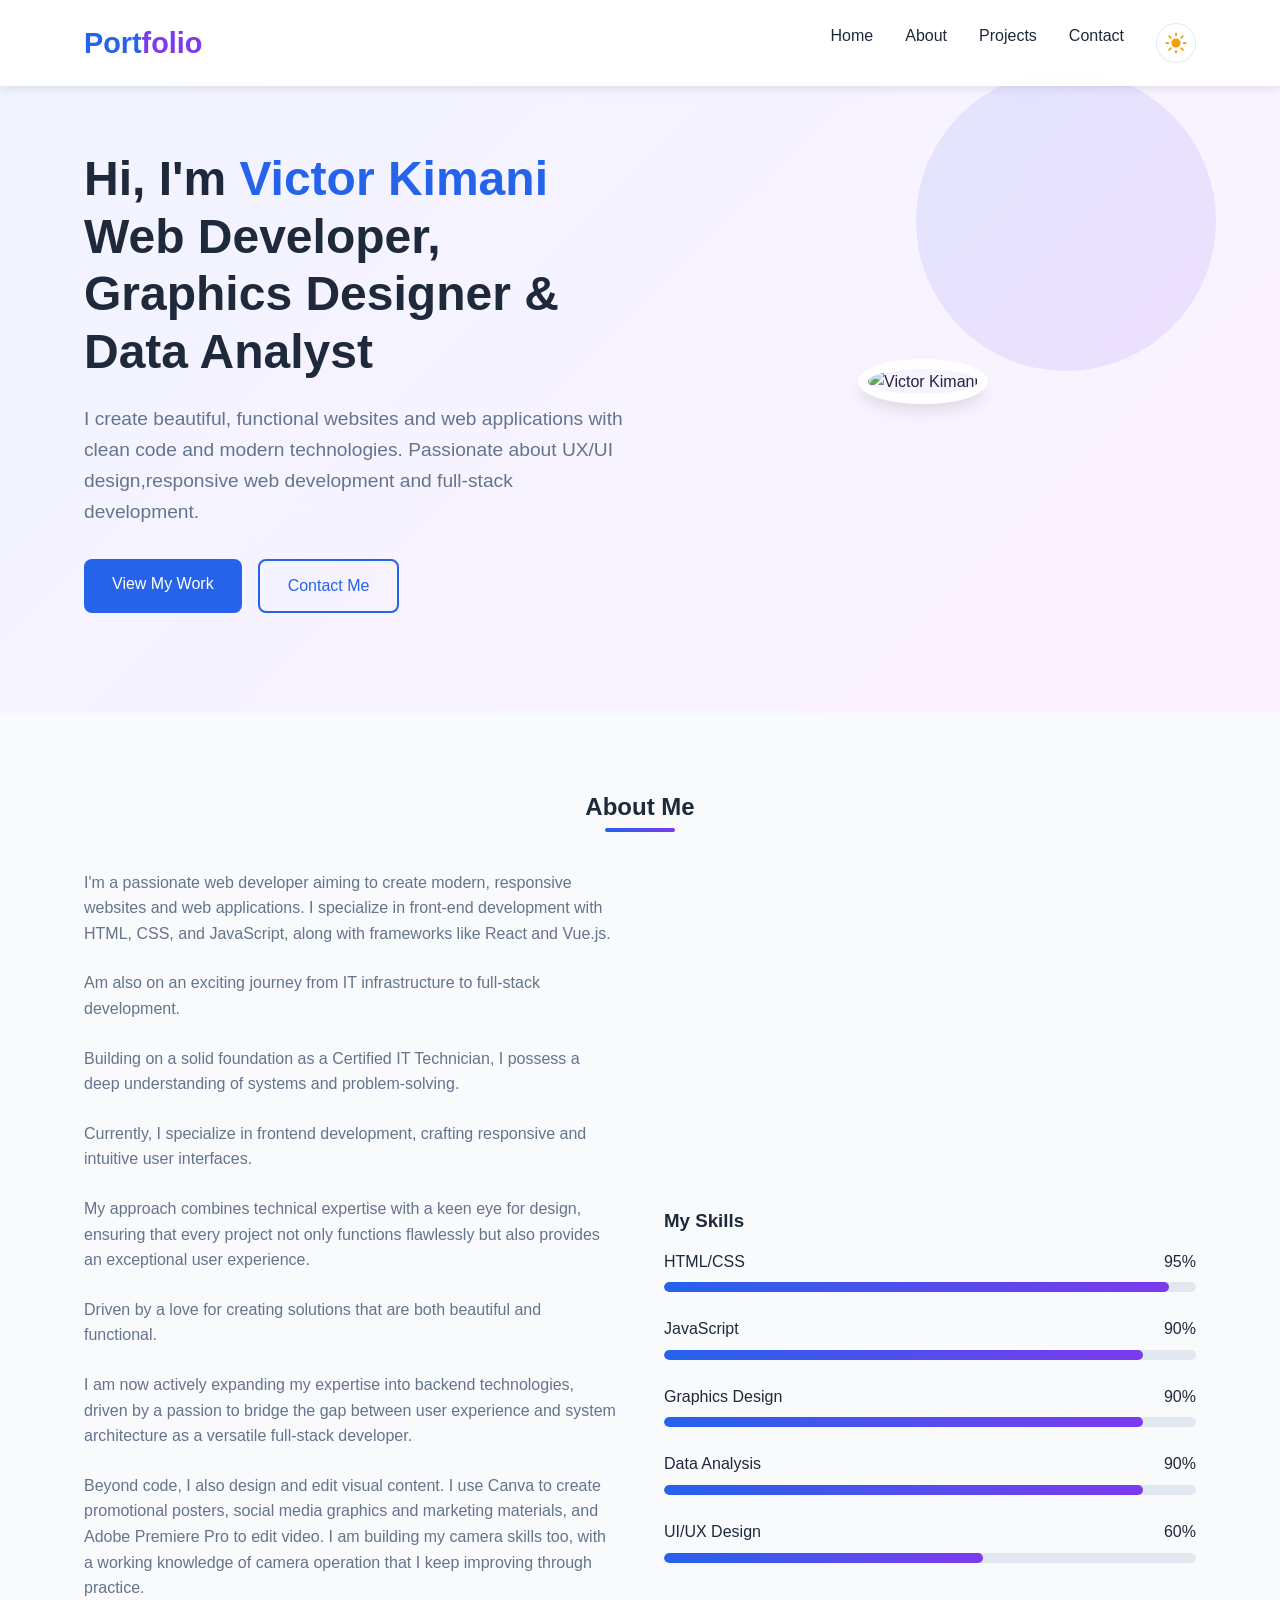
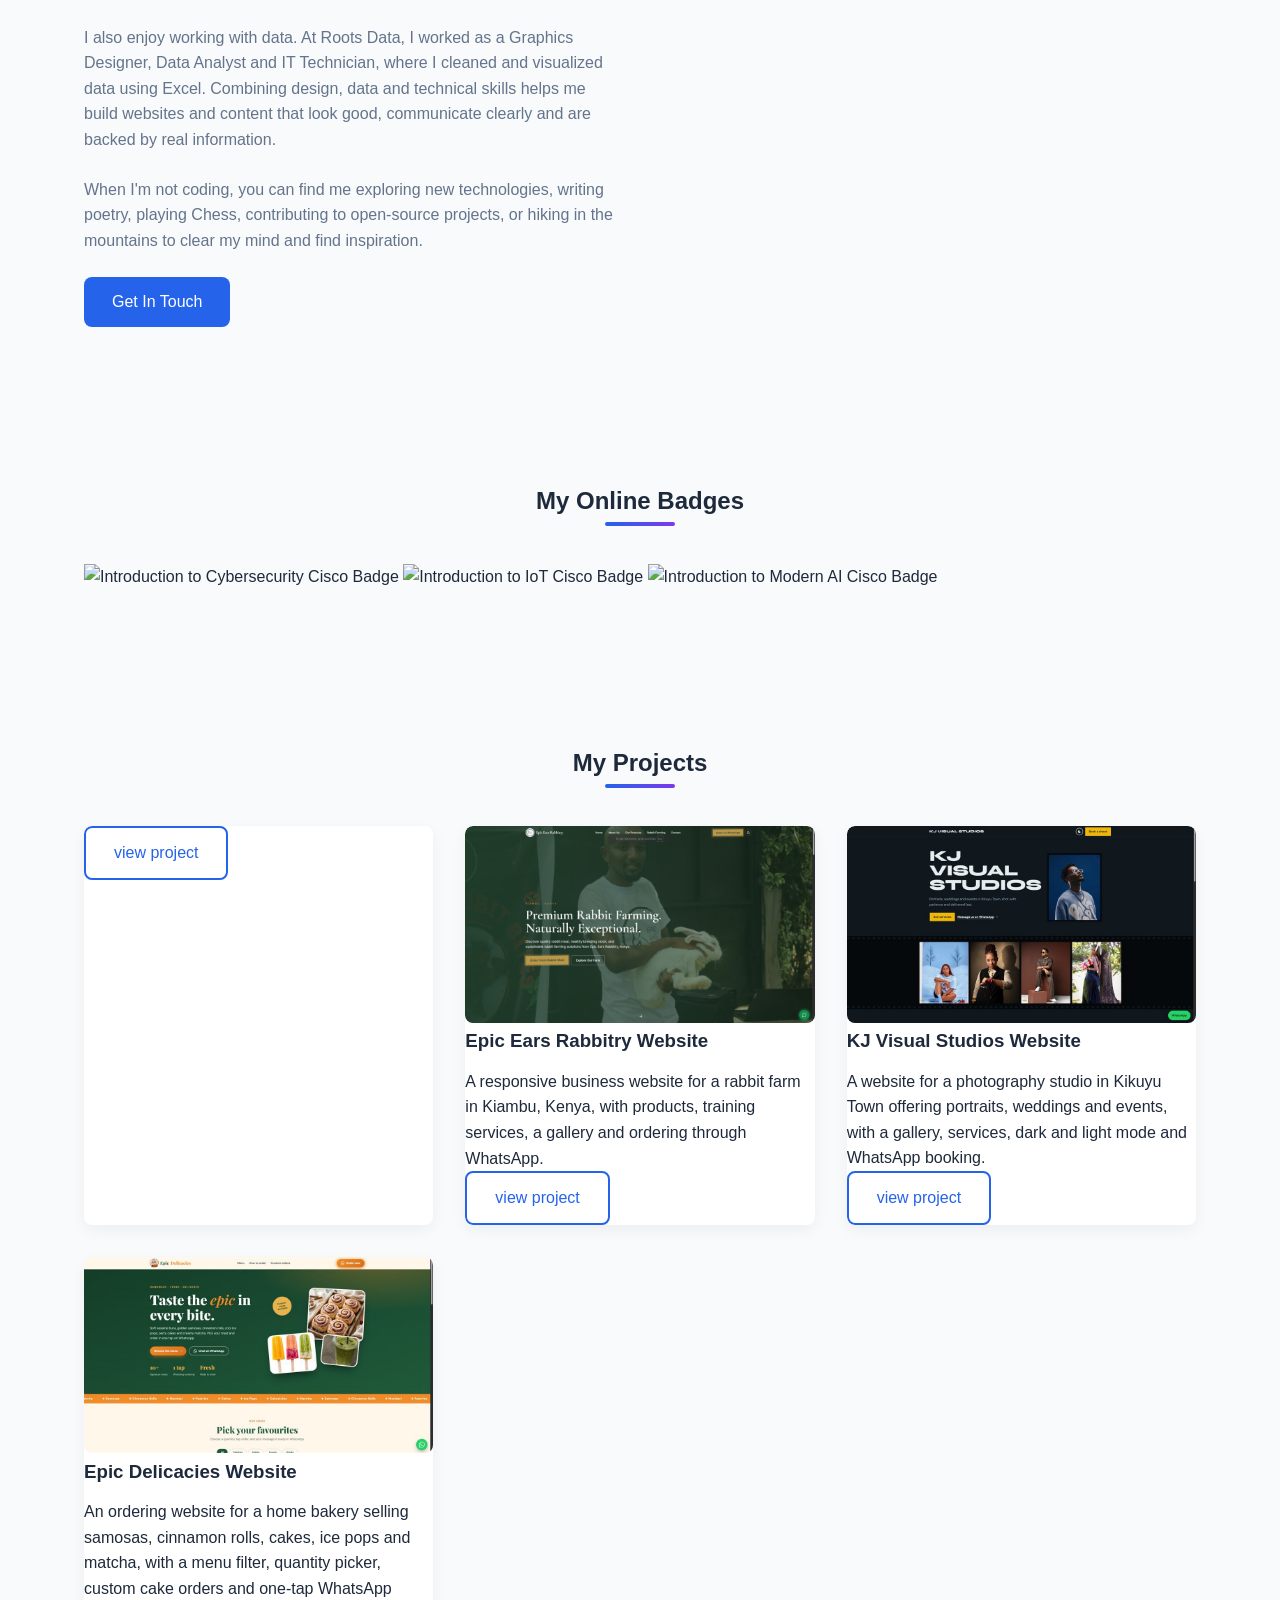
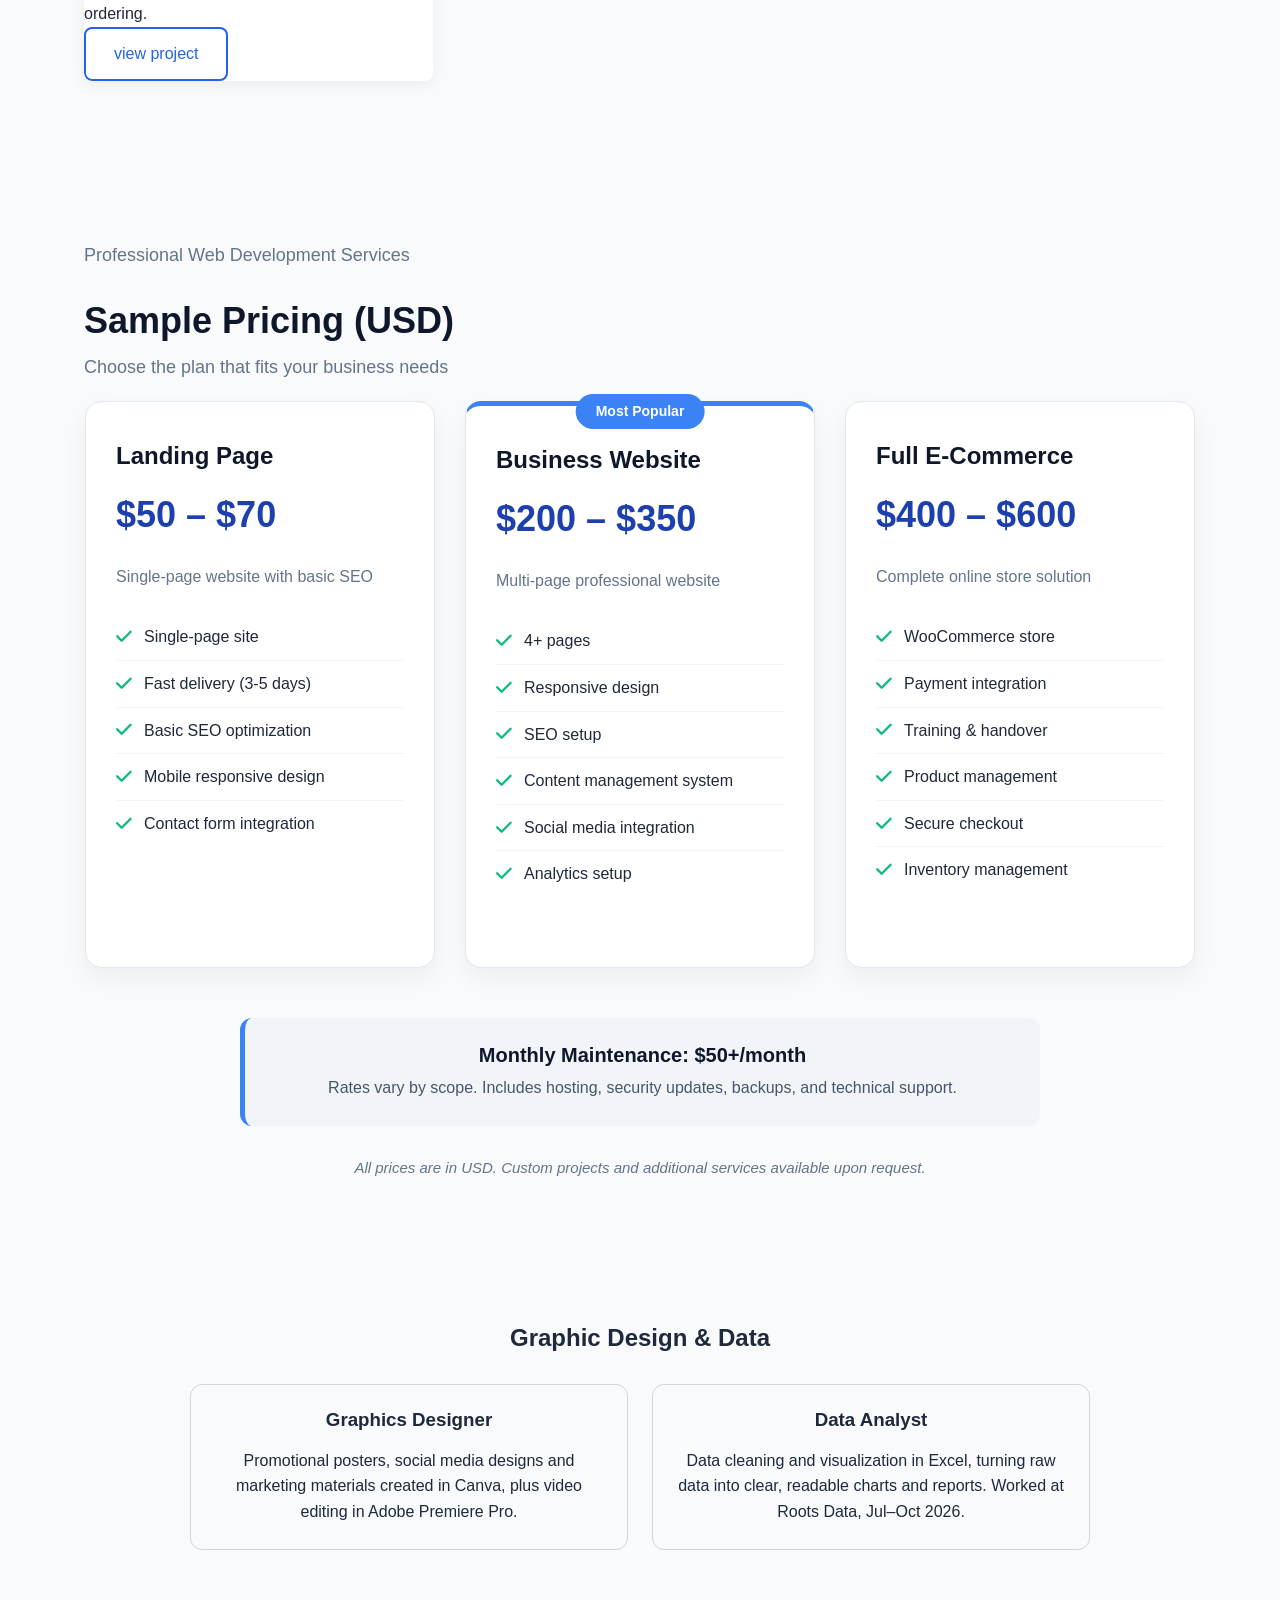
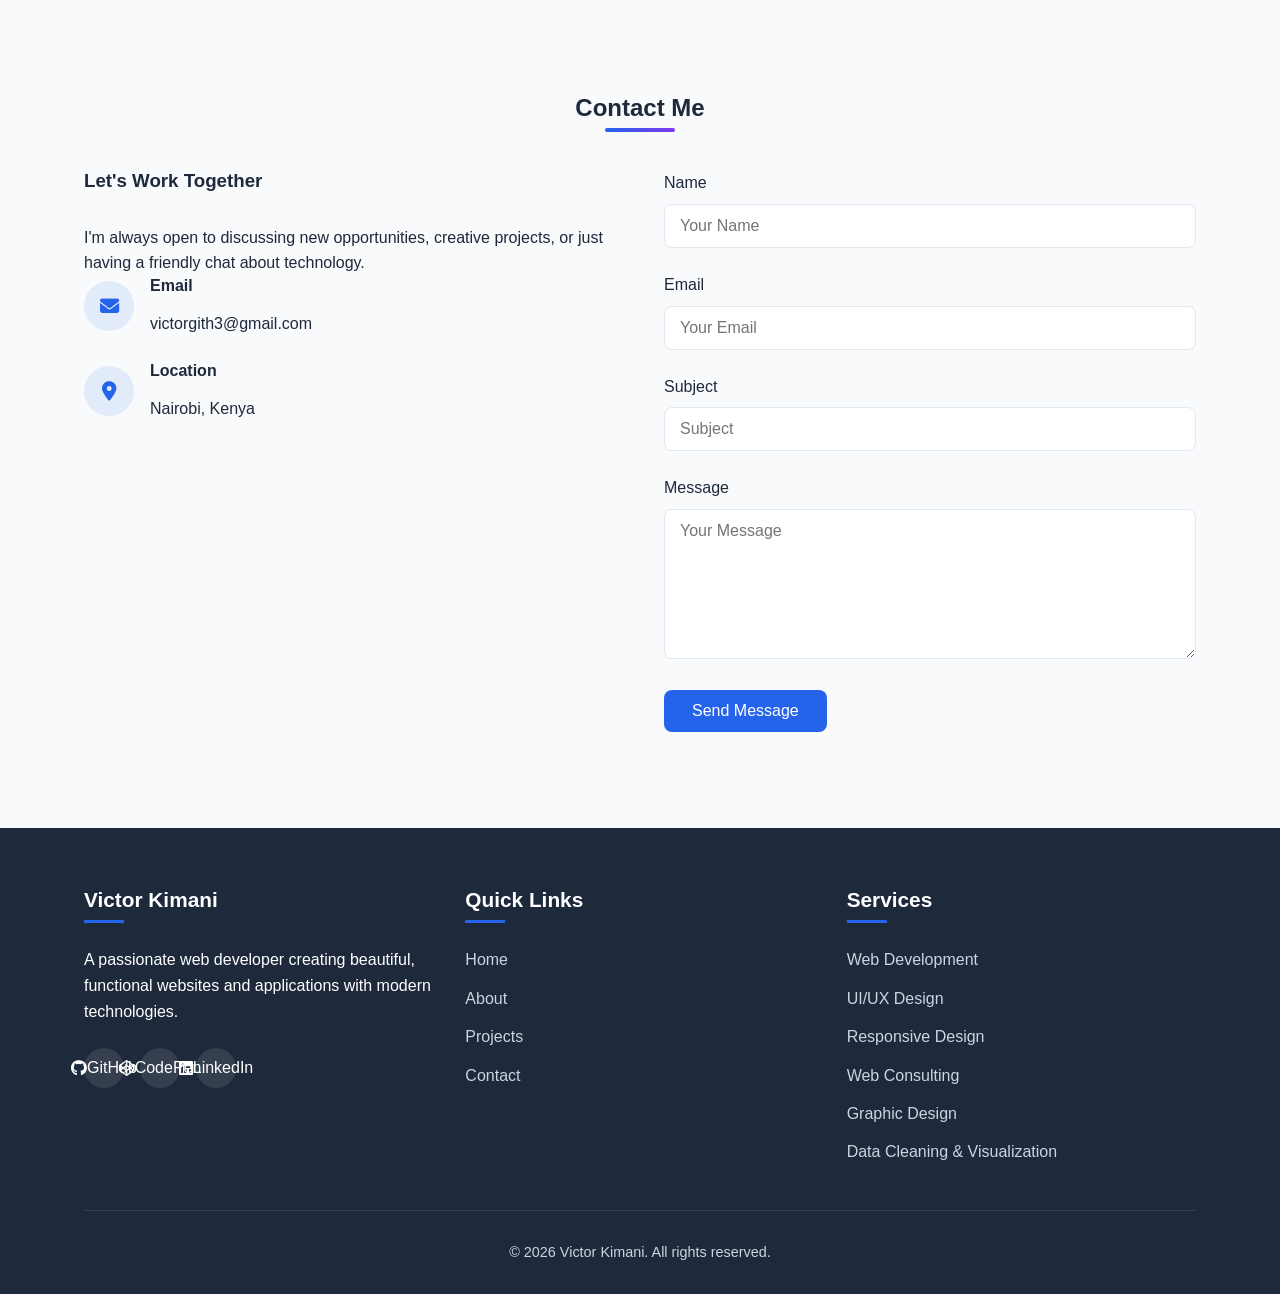
==== commit 064c0b37: "Add Epic Delicacies project" ====
--- a/index.html
+++ b/index.html
@@ -156,6 +156,12 @@
                     <h3>KJ Visual Studios Website</h3>
                     <p>A website for a photography studio in Kikuyu Town offering portraits, weddings and events, with a gallery, services, dark and light mode and WhatsApp booking.</p>
                     <a href="https://kj-visual-studios.vercel.app/" target="_blank" rel="noopener" class="btn btn-outline">view project</a>
+                </div>
+                <div class="project-card">
+                    <img src="epic-delicacies.jpg" alt="Epic Delicacies website homepage" loading="lazy" style="width:100%;border-radius:8px;">
+                    <h3>Epic Delicacies Website</h3>
+                    <p>An ordering website for a home bakery selling samosas, cinnamon rolls, cakes, ice pops and matcha, with a menu filter, quantity picker, custom cake orders and one-tap WhatsApp ordering.</p>
+                    <a href="https://epic-delicacies.vercel.app/" target="_blank" rel="noopener" class="btn btn-outline">view project</a>
                 </div>
         </div>
         </div>
@@ -603,3 +609,4 @@
 
 
 
+
--- a/style.css
+++ b/style.css
@@ -835,3 +835,16 @@
 [data-theme="dark"] .nav-links { background: var(--dm-surface); }
 [data-theme="dark"] .pricing-card { background: var(--dm-surface); }
 
+/* ===== Hero dark fix ===== */
+[data-theme="dark"] .hero {
+  background: linear-gradient(135deg, #0b1220 0%, #111c30 55%, #1a1433 100%) !important;
+}
+[data-theme="dark"] .hero::before,
+[data-theme="dark"] .hero::after {
+  background: rgba(124, 58, 237, 0.18) !important;
+}
+[data-theme="dark"] .hero h1 { color: #f1f5f9 !important; }
+[data-theme="dark"] .hero h1 span { color: #60a5fa !important; }
+[data-theme="dark"] .hero p { color: #cbd5e1 !important; }
+[data-theme="dark"] .hero .btn-outline { color: #93c5fd; border-color: #3b82f6; }
+[data-theme="dark"] .hero .btn-outline:hover { color: #fff; }
